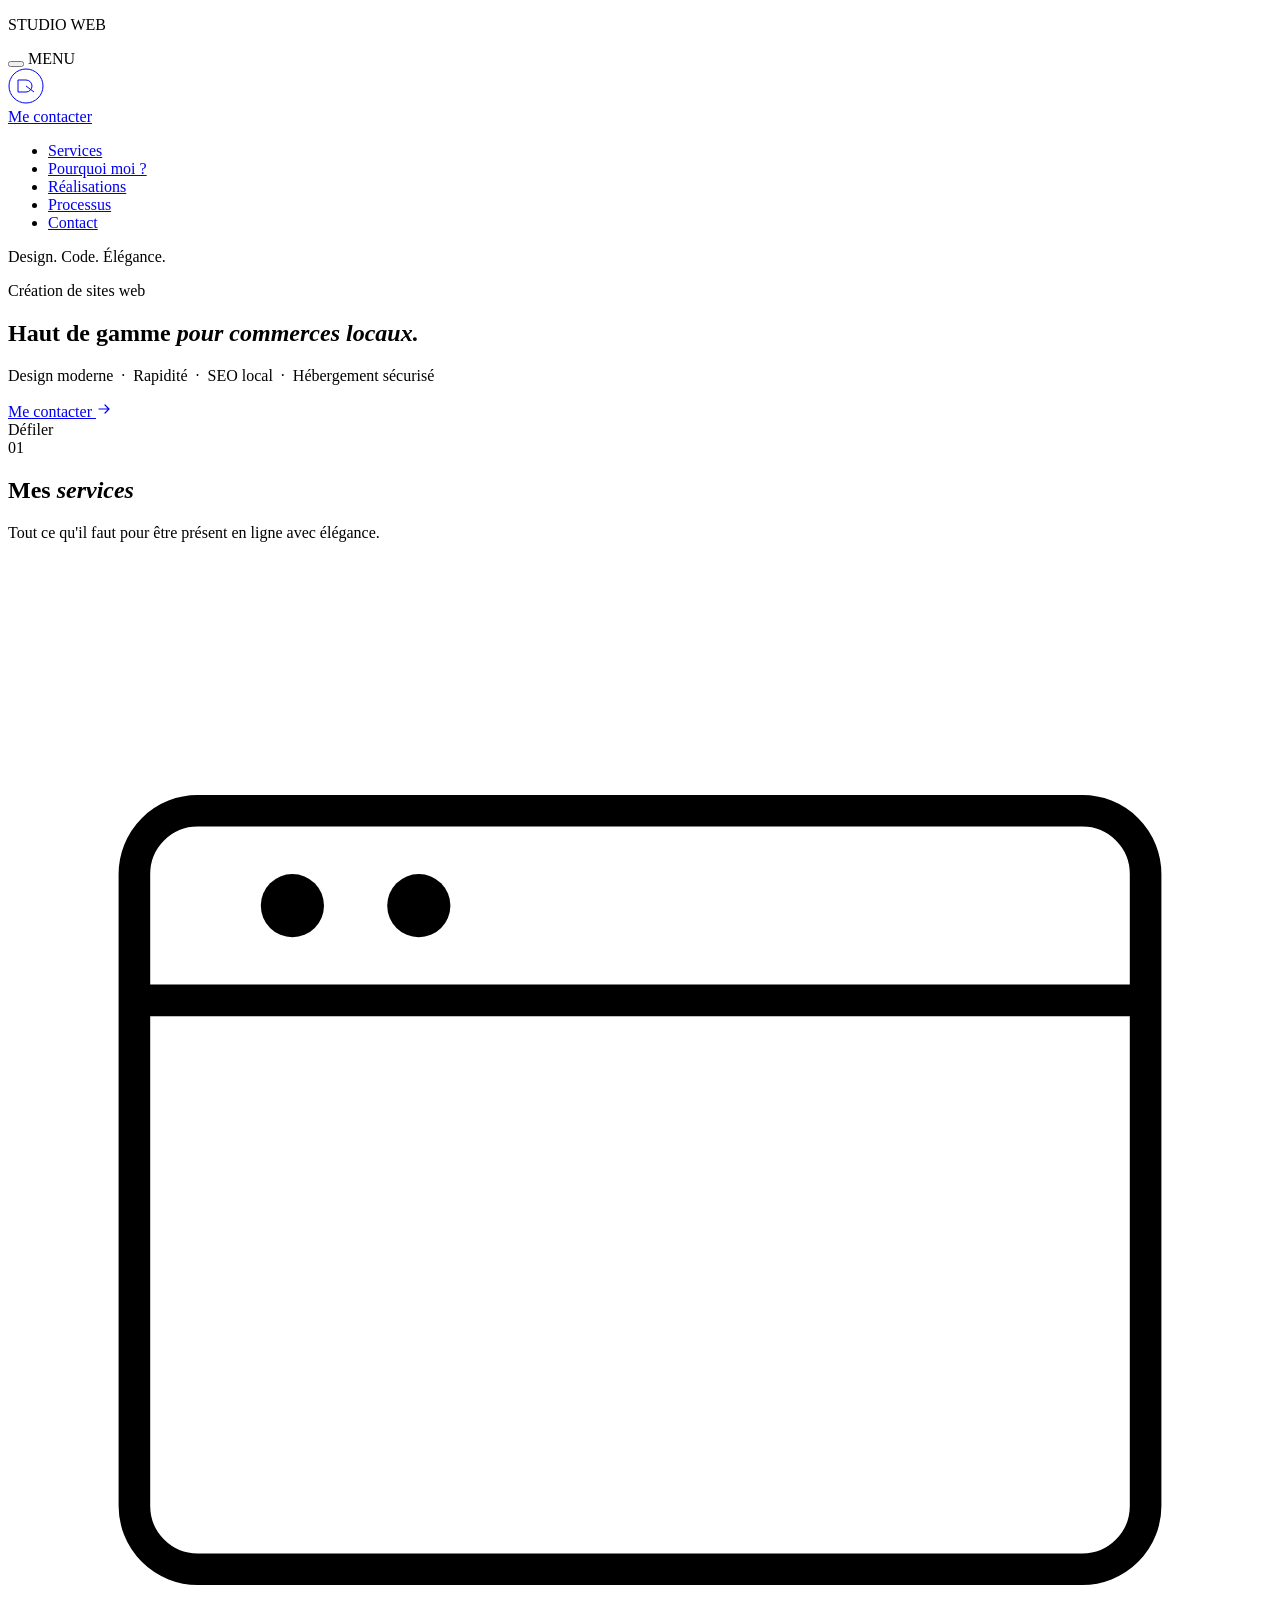
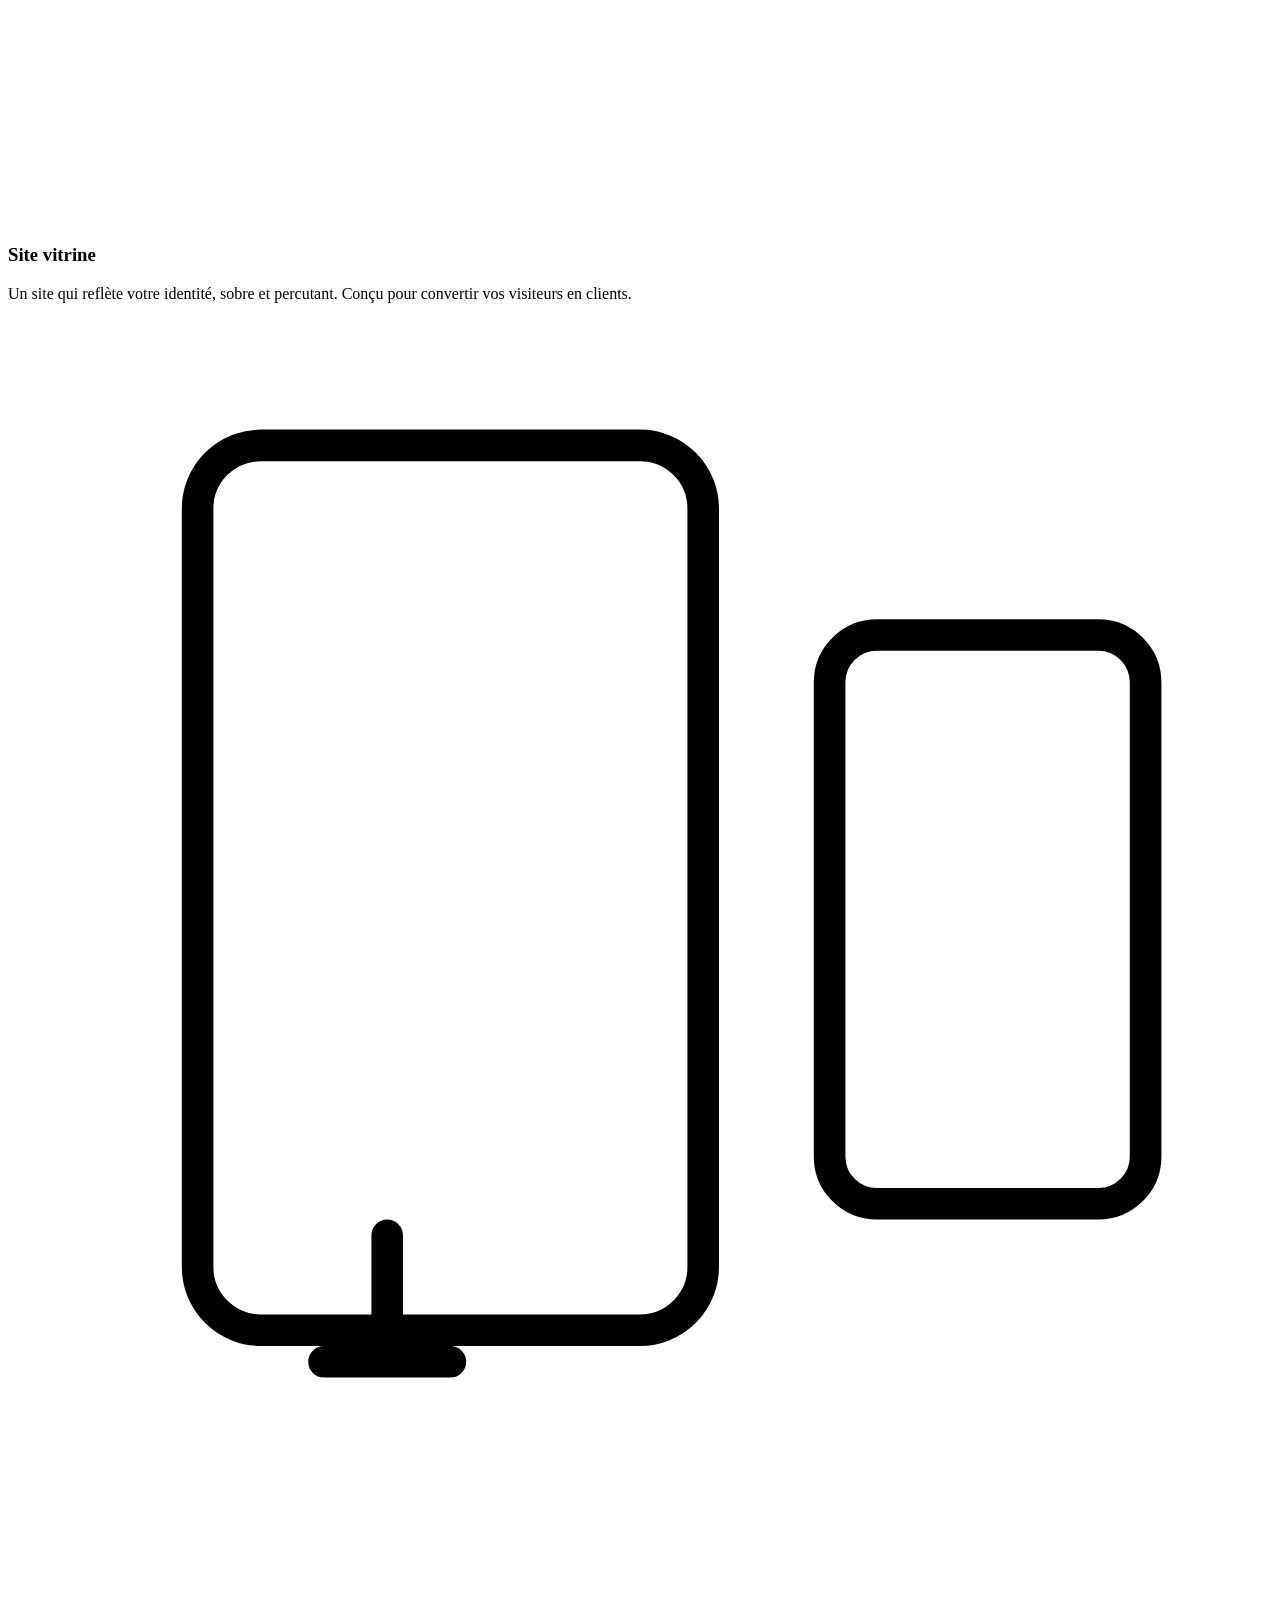
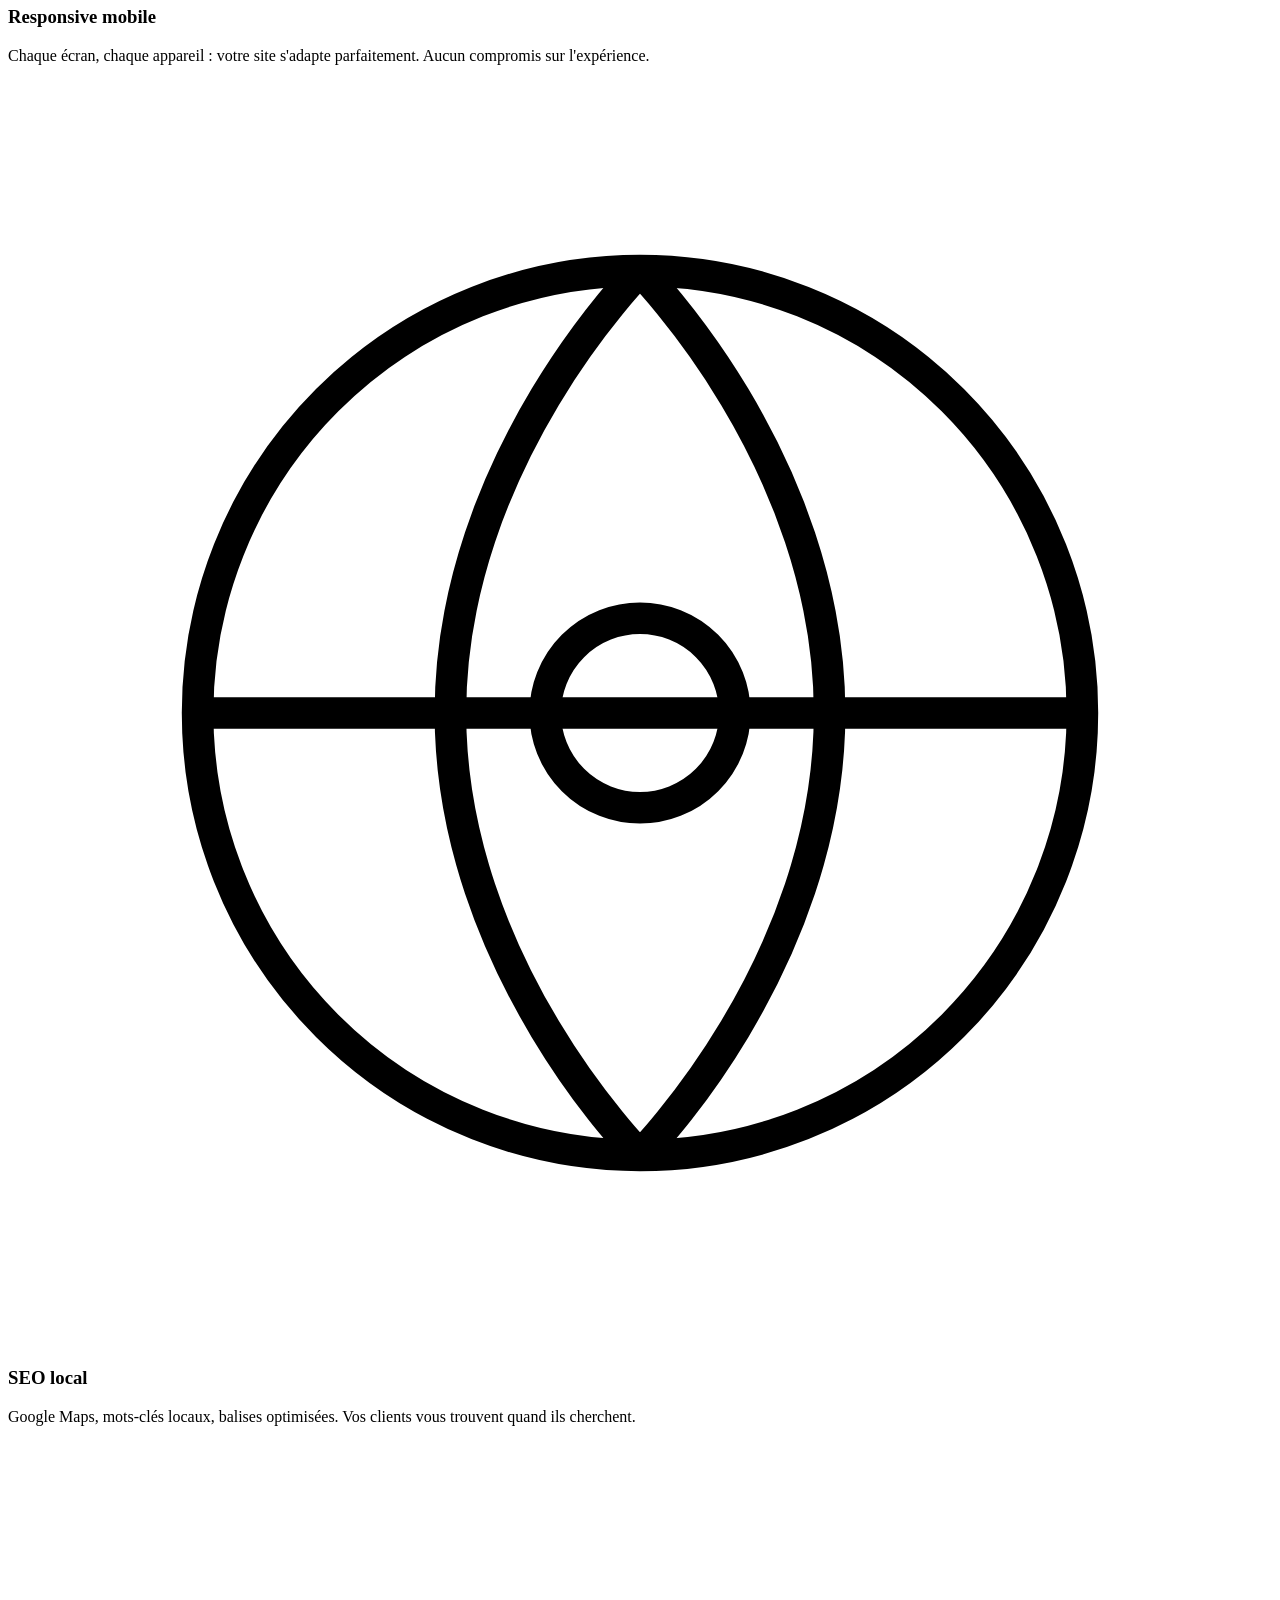
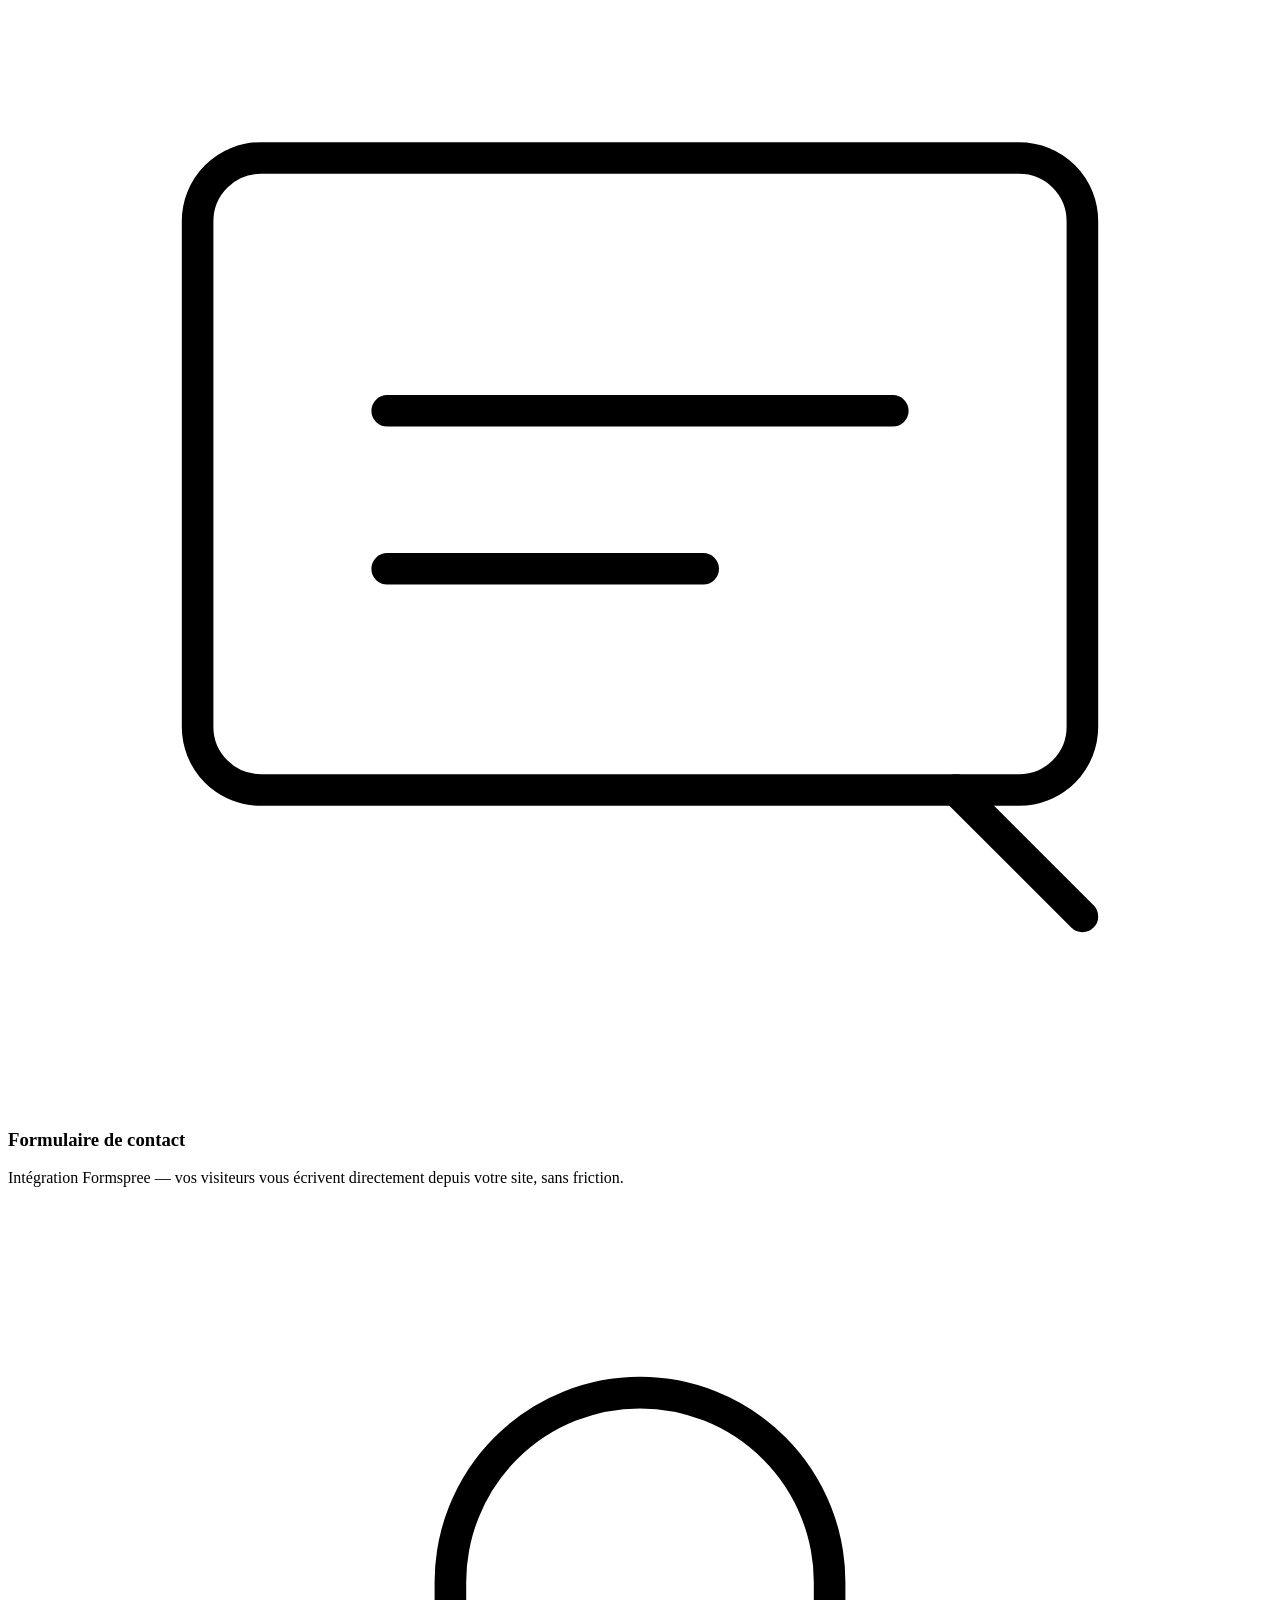
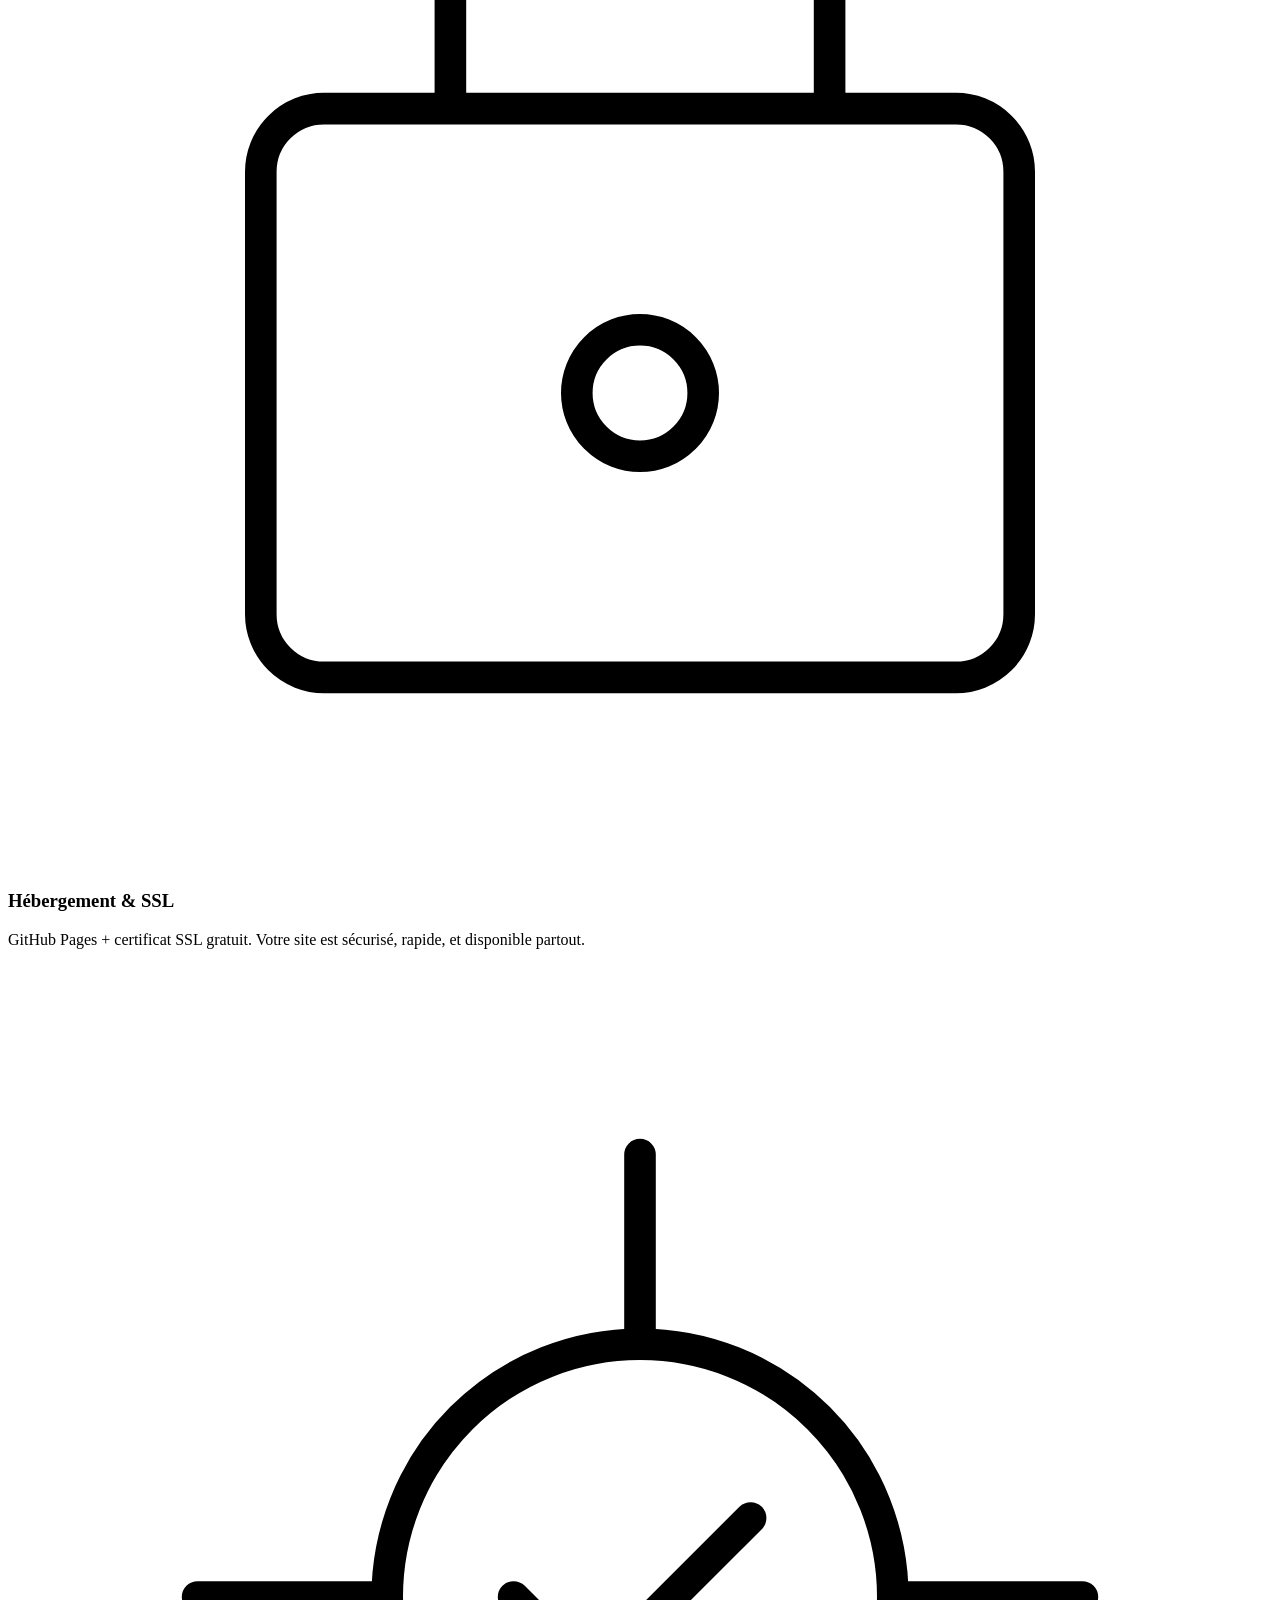
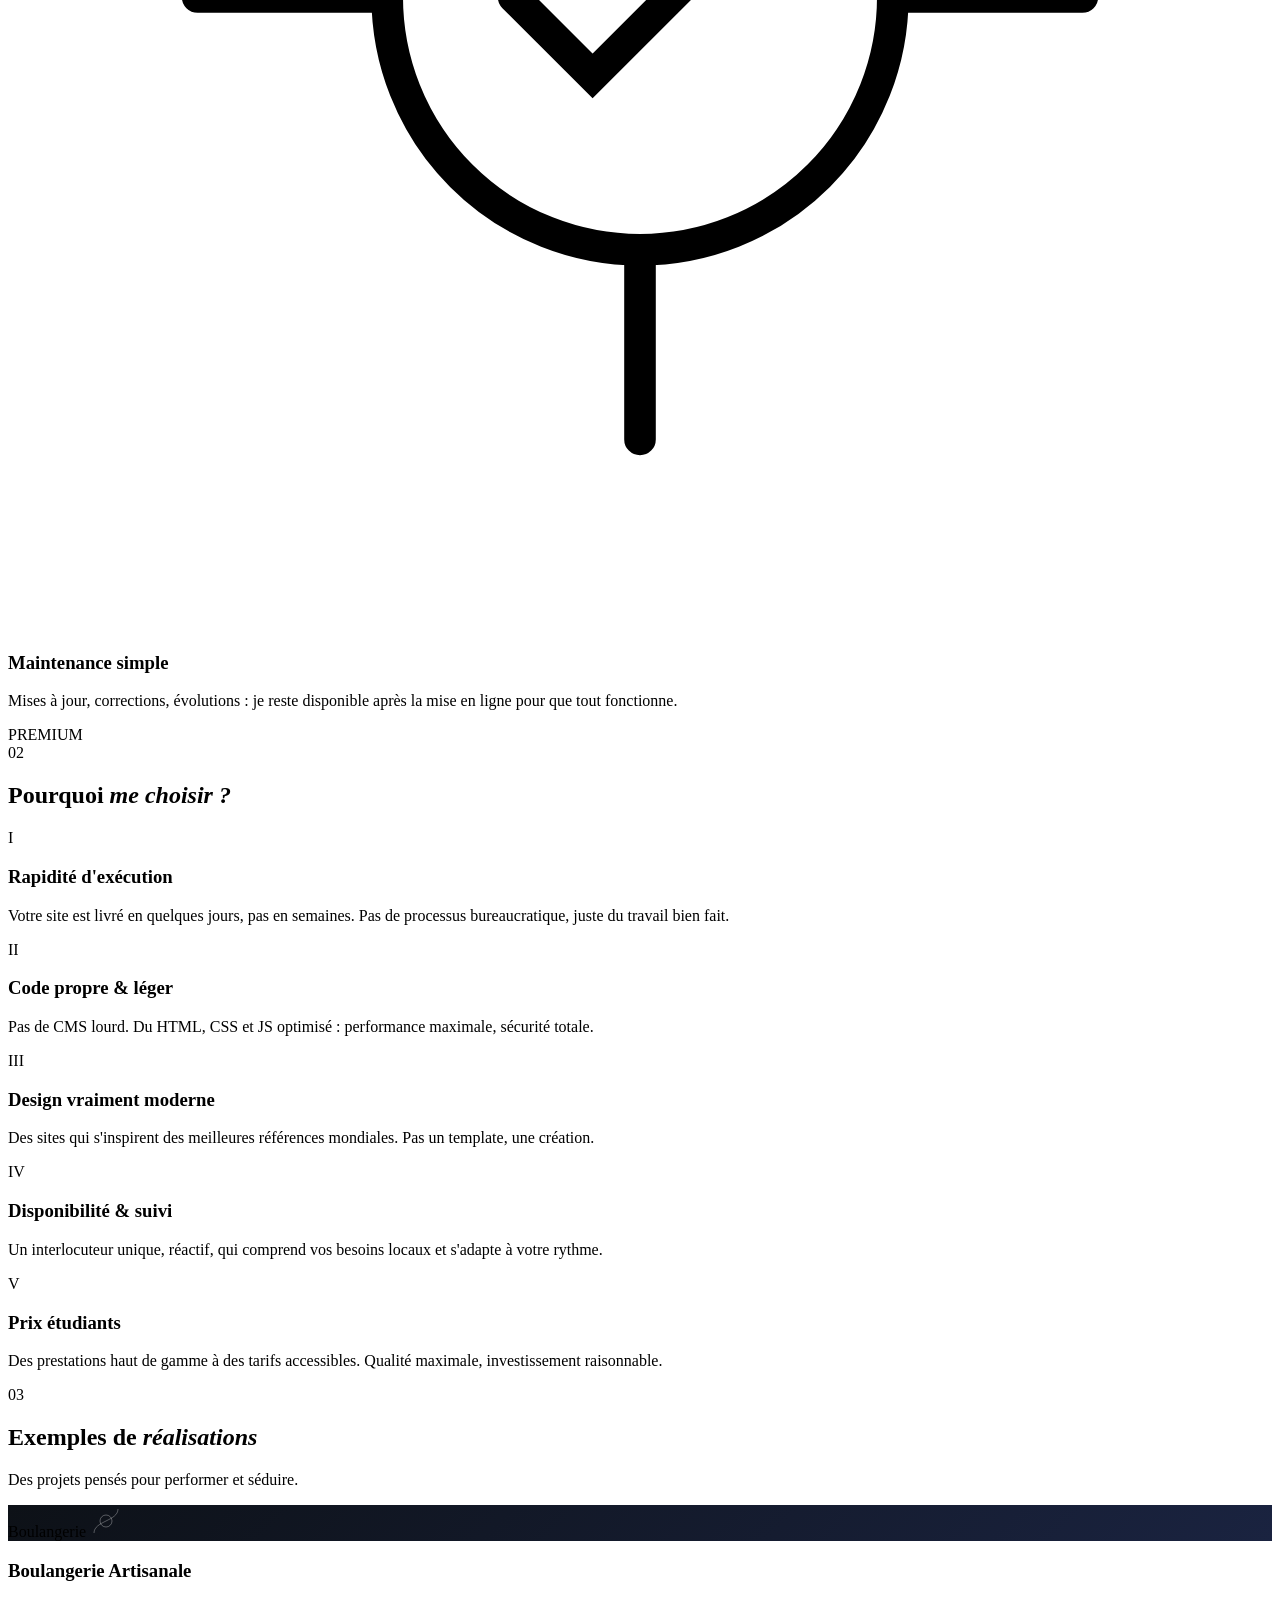
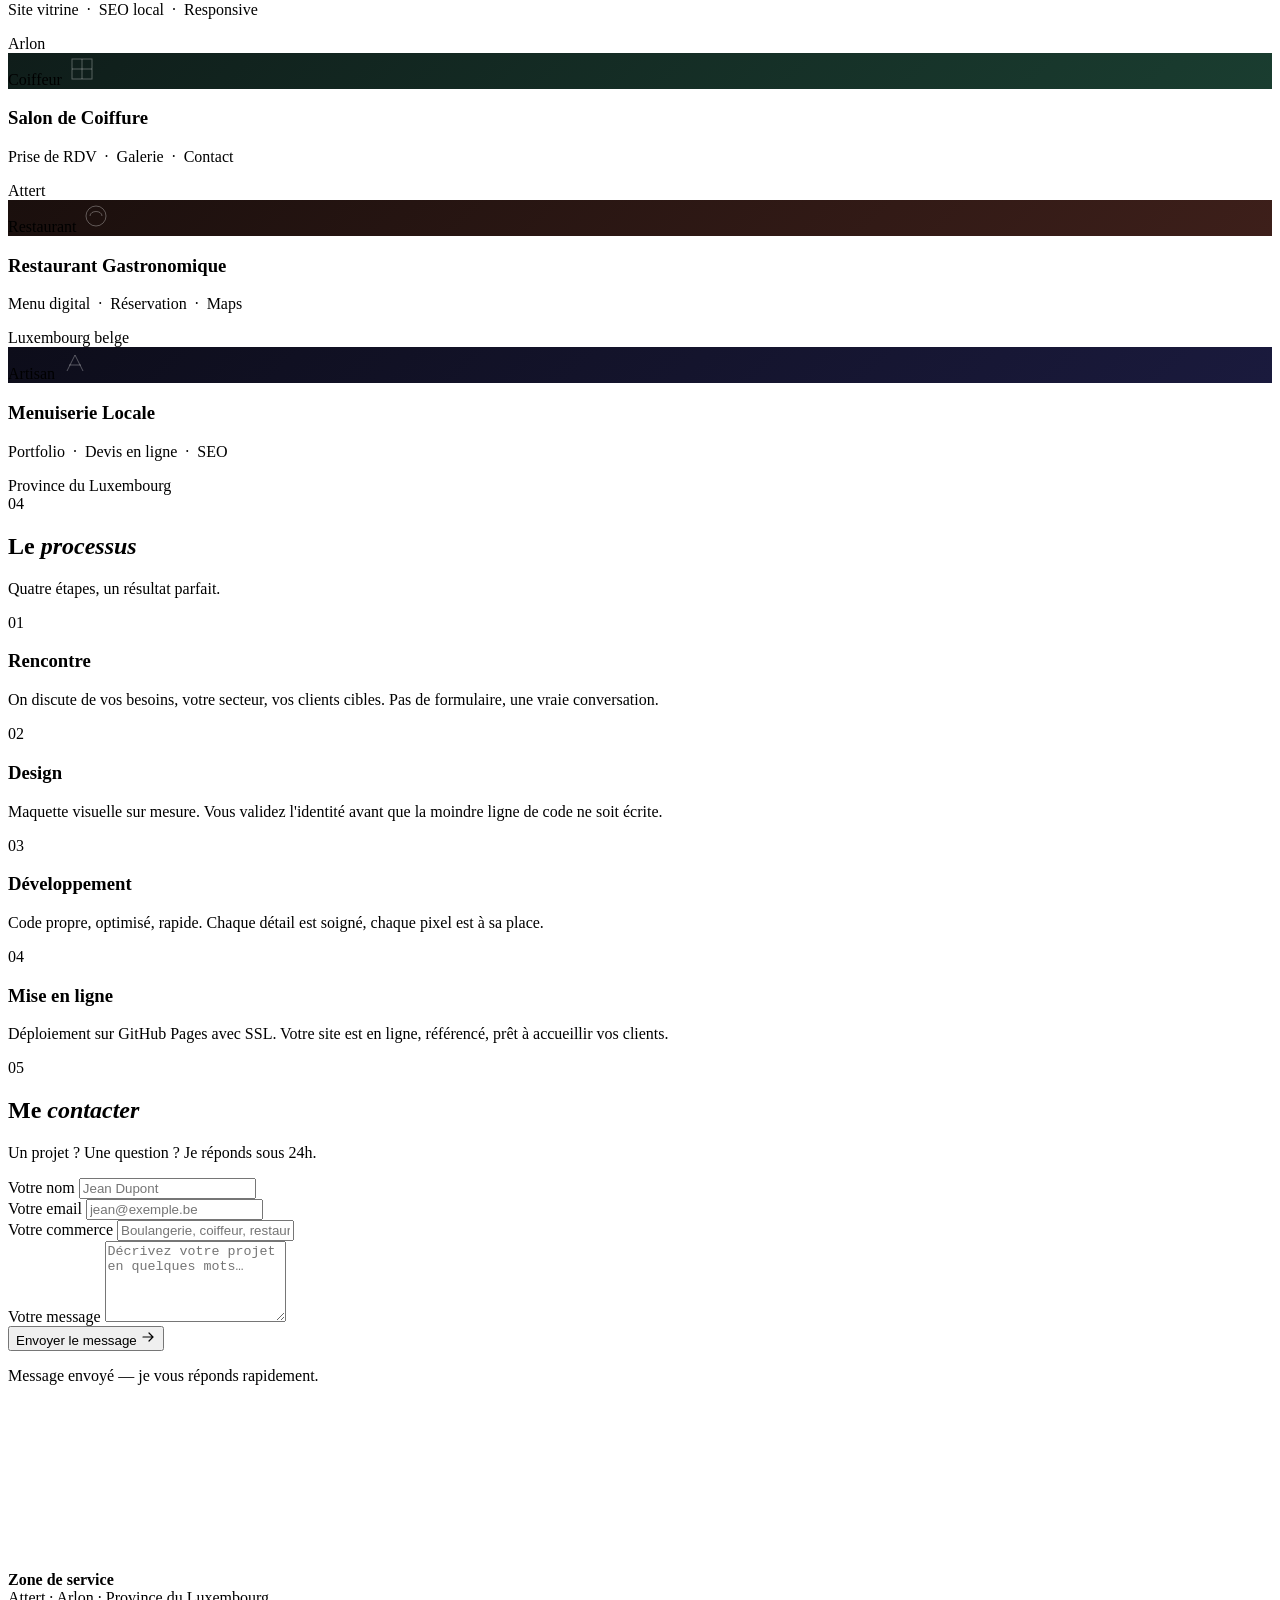
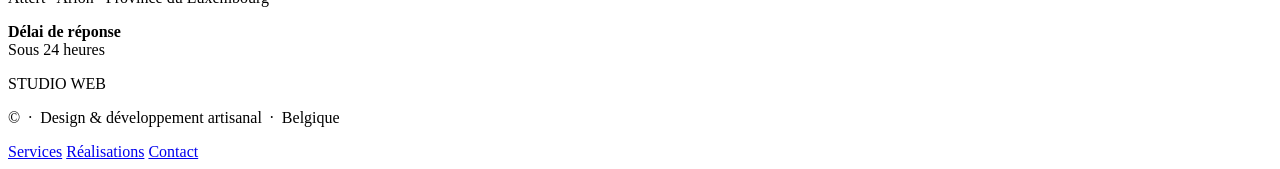
==== index.html @ c1b03a32 "Rename index (1).html to index.html" ====
<!DOCTYPE html>
<html lang="fr">
<head>
  <meta charset="UTF-8" />
  <meta name="viewport" content="width=device-width, initial-scale=1.0" />
  <title>Studio Web Premium | Sites haut de gamme pour commerces locaux</title>
  <meta name="description" content="Création de sites web haut de gamme pour commerces locaux en Belgique. Design moderne, SEO local, hébergement sécurisé, formulaire de contact. Région d'Attert et Arlon." />
  <meta name="robots" content="index, follow" />
  <link rel="canonical" href="https://votresite.github.io/" />

  <!-- Open Graph -->
  <meta property="og:title" content="Studio Web Premium | Sites haut de gamme pour commerces locaux" />
  <meta property="og:description" content="Design moderne, rapidité, SEO local, hébergement sécurisé." />
  <meta property="og:type" content="website" />

  <!-- Fonts -->
  <link rel="preconnect" href="https://fonts.googleapis.com" />
  <link rel="preconnect" href="https://fonts.gstatic.com" crossorigin />
  <link href="https://fonts.googleapis.com/css2?family=Cormorant+Garamond:ital,wght@0,300;0,400;0,600;1,300;1,400&family=Montserrat:wght@200;300;400;500&display=swap" rel="stylesheet" />

  <link rel="stylesheet" href="style.css" />
</head>
<body>

  <!-- ═══════════════════════════════════════════ CURSOR ══ -->
  <div class="cursor" id="cursor"></div>
  <div class="cursor-trail" id="cursorTrail"></div>

  <!-- ═══════════════════════════════════════════ LOADER ══ -->
  <div class="loader" id="loader">
    <div class="loader-inner">
      <span class="loader-line"></span>
      <p class="loader-text">STUDIO WEB</p>
    </div>
  </div>

  <!-- ═══════════════════════════════════════════ HEADER ══ -->
  <header class="header" id="header">
    <div class="header-left">
      <button class="nav-toggle" id="navToggle" aria-label="Menu">
        <span></span><span></span>
      </button>
      <span class="header-label">MENU</span>
    </div>

    <a href="#hero" class="header-logo">
      <svg width="36" height="36" viewBox="0 0 36 36" fill="none" xmlns="http://www.w3.org/2000/svg">
        <circle cx="18" cy="18" r="17" stroke="currentColor" stroke-width="1"/>
        <path d="M10 12h8a6 6 0 0 1 0 12h-8V12z" stroke="currentColor" stroke-width="1" fill="none"/>
        <path d="M18 18l8 6" stroke="currentColor" stroke-width="1"/>
      </svg>
    </a>

    <div class="header-right">
      <a href="#contact" class="header-cta">Me contacter</a>
    </div>
  </header>

  <!-- ═══════════════════════════════════════════ NAV OVERLAY ══ -->
  <nav class="nav-overlay" id="navOverlay">
    <div class="nav-overlay-inner">
      <ul class="nav-links">
        <li><a href="#services" data-num="01">Services</a></li>
        <li><a href="#why" data-num="02">Pourquoi moi ?</a></li>
        <li><a href="#projects" data-num="03">Réalisations</a></li>
        <li><a href="#process" data-num="04">Processus</a></li>
        <li><a href="#contact" data-num="05">Contact</a></li>
      </ul>
      <p class="nav-tagline">Design. Code. Élégance.</p>
    </div>
  </nav>

  <!-- ═══════════════════════════════════════════ HERO ══ -->
  <section class="hero" id="hero">
    <div class="hero-bg">
      <div class="hero-grid"></div>
      <div class="hero-gradient"></div>
    </div>

    <div class="hero-content">
      <p class="hero-eyebrow reveal-up">Création de sites web</p>
      <h1 class="hero-title">
        <span class="reveal-up delay-1">Haut de gamme</span>
        <em class="reveal-up delay-2">pour commerces locaux.</em>
      </h1>
      <p class="hero-sub reveal-up delay-3">
        Design moderne &nbsp;·&nbsp; Rapidité &nbsp;·&nbsp; SEO local &nbsp;·&nbsp; Hébergement sécurisé
      </p>
      <a href="#contact" class="btn-primary reveal-up delay-4">
        <span>Me contacter</span>
        <svg width="16" height="16" viewBox="0 0 16 16" fill="none"><path d="M3 8h10M9 4l4 4-4 4" stroke="currentColor" stroke-width="1.2" stroke-linecap="round"/></svg>
      </a>
    </div>

    <div class="hero-scroll-hint">
      <span>Défiler</span>
      <div class="scroll-line"></div>
    </div>
  </section>

  <!-- ═══════════════════════════════════════════ SERVICES ══ -->
  <section class="section services" id="services">
    <div class="section-header">
      <span class="section-num">01</span>
      <h2 class="section-title">Mes <em>services</em></h2>
      <p class="section-sub">Tout ce qu'il faut pour être présent en ligne avec élégance.</p>
    </div>

    <div class="services-grid">

      <article class="service-card" data-delay="0">
        <div class="service-icon">
          <svg viewBox="0 0 40 40" fill="none" xmlns="http://www.w3.org/2000/svg">
            <rect x="4" y="8" width="32" height="24" rx="2" stroke="currentColor" stroke-width="1"/>
            <path d="M4 14h32" stroke="currentColor" stroke-width="1"/>
            <circle cx="9" cy="11" r="1" fill="currentColor"/>
            <circle cx="13" cy="11" r="1" fill="currentColor"/>
          </svg>
        </div>
        <h3>Site vitrine</h3>
        <p>Un site qui reflète votre identité, sobre et percutant. Conçu pour convertir vos visiteurs en clients.</p>
      </article>

      <article class="service-card" data-delay="80">
        <div class="service-icon">
          <svg viewBox="0 0 40 40" fill="none" xmlns="http://www.w3.org/2000/svg">
            <rect x="6" y="4" width="16" height="28" rx="2" stroke="currentColor" stroke-width="1"/>
            <rect x="26" y="10" width="10" height="18" rx="1.5" stroke="currentColor" stroke-width="1"/>
            <path d="M12 29v4M10 33h4" stroke="currentColor" stroke-width="1" stroke-linecap="round"/>
          </svg>
        </div>
        <h3>Responsive mobile</h3>
        <p>Chaque écran, chaque appareil : votre site s'adapte parfaitement. Aucun compromis sur l'expérience.</p>
      </article>

      <article class="service-card" data-delay="160">
        <div class="service-icon">
          <svg viewBox="0 0 40 40" fill="none" xmlns="http://www.w3.org/2000/svg">
            <circle cx="20" cy="20" r="14" stroke="currentColor" stroke-width="1"/>
            <path d="M20 6c0 0-6 6-6 14s6 14 6 14M20 6c0 0 6 6 6 14s-6 14-6 14M6 20h28" stroke="currentColor" stroke-width="1"/>
            <circle cx="20" cy="20" r="3" stroke="currentColor" stroke-width="1"/>
          </svg>
        </div>
        <h3>SEO local</h3>
        <p>Google Maps, mots-clés locaux, balises optimisées. Vos clients vous trouvent quand ils cherchent.</p>
      </article>

      <article class="service-card" data-delay="240">
        <div class="service-icon">
          <svg viewBox="0 0 40 40" fill="none" xmlns="http://www.w3.org/2000/svg">
            <rect x="6" y="10" width="28" height="20" rx="2" stroke="currentColor" stroke-width="1"/>
            <path d="M12 18h16M12 23h10" stroke="currentColor" stroke-width="1" stroke-linecap="round"/>
            <path d="M30 30l4 4" stroke="currentColor" stroke-width="1" stroke-linecap="round"/>
          </svg>
        </div>
        <h3>Formulaire de contact</h3>
        <p>Intégration Formspree — vos visiteurs vous écrivent directement depuis votre site, sans friction.</p>
      </article>

      <article class="service-card" data-delay="320">
        <div class="service-icon">
          <svg viewBox="0 0 40 40" fill="none" xmlns="http://www.w3.org/2000/svg">
            <rect x="8" y="16" width="24" height="18" rx="2" stroke="currentColor" stroke-width="1"/>
            <path d="M14 16v-4a6 6 0 0 1 12 0v4" stroke="currentColor" stroke-width="1"/>
            <circle cx="20" cy="25" r="2" stroke="currentColor" stroke-width="1"/>
          </svg>
        </div>
        <h3>Hébergement & SSL</h3>
        <p>GitHub Pages + certificat SSL gratuit. Votre site est sécurisé, rapide, et disponible partout.</p>
      </article>

      <article class="service-card" data-delay="400">
        <div class="service-icon">
          <svg viewBox="0 0 40 40" fill="none" xmlns="http://www.w3.org/2000/svg">
            <path d="M20 6v6M20 28v6M6 20h6M28 20h6" stroke="currentColor" stroke-width="1" stroke-linecap="round"/>
            <circle cx="20" cy="20" r="8" stroke="currentColor" stroke-width="1"/>
            <path d="M16 20l2.5 2.5 5-5" stroke="currentColor" stroke-width="1" stroke-linecap="round"/>
          </svg>
        </div>
        <h3>Maintenance simple</h3>
        <p>Mises à jour, corrections, évolutions : je reste disponible après la mise en ligne pour que tout fonctionne.</p>
      </article>

    </div>
  </section>

  <!-- ═══════════════════════════════════════════ WHY ══ -->
  <section class="section why" id="why">
    <div class="why-bg-text">PREMIUM</div>
    <div class="section-header">
      <span class="section-num">02</span>
      <h2 class="section-title">Pourquoi <em>me choisir ?</em></h2>
    </div>

    <div class="why-grid">
      <div class="why-card">
        <span class="why-num">I</span>
        <h3>Rapidité d'exécution</h3>
        <p>Votre site est livré en quelques jours, pas en semaines. Pas de processus bureaucratique, juste du travail bien fait.</p>
      </div>
      <div class="why-card">
        <span class="why-num">II</span>
        <h3>Code propre & léger</h3>
        <p>Pas de CMS lourd. Du HTML, CSS et JS optimisé : performance maximale, sécurité totale.</p>
      </div>
      <div class="why-card">
        <span class="why-num">III</span>
        <h3>Design vraiment moderne</h3>
        <p>Des sites qui s'inspirent des meilleures références mondiales. Pas un template, une création.</p>
      </div>
      <div class="why-card">
        <span class="why-num">IV</span>
        <h3>Disponibilité & suivi</h3>
        <p>Un interlocuteur unique, réactif, qui comprend vos besoins locaux et s'adapte à votre rythme.</p>
      </div>
      <div class="why-card">
        <span class="why-num">V</span>
        <h3>Prix étudiants</h3>
        <p>Des prestations haut de gamme à des tarifs accessibles. Qualité maximale, investissement raisonnable.</p>
      </div>
    </div>
  </section>

  <!-- ═══════════════════════════════════════════ PROJECTS ══ -->
  <section class="section projects" id="projects">
    <div class="section-header">
      <span class="section-num">03</span>
      <h2 class="section-title">Exemples de <em>réalisations</em></h2>
      <p class="section-sub">Des projets pensés pour performer et séduire.</p>
    </div>

    <div class="projects-grid">

      <article class="project-card">
        <div class="project-thumb" style="background: linear-gradient(135deg, #0d1117 0%, #1a2340 100%);">
          <div class="project-thumb-inner">
            <span>Boulangerie</span>
            <svg width="32" height="32" viewBox="0 0 32 32" fill="none"><path d="M4 28 C4 16 28 16 28 4" stroke="rgba(255,255,255,0.3)" stroke-width="1"/><circle cx="16" cy="16" r="6" stroke="rgba(255,255,255,0.3)" stroke-width="1"/></svg>
          </div>
        </div>
        <div class="project-info">
          <h3>Boulangerie Artisanale</h3>
          <p>Site vitrine &nbsp;·&nbsp; SEO local &nbsp;·&nbsp; Responsive</p>
          <span class="project-tag">Arlon</span>
        </div>
      </article>

      <article class="project-card">
        <div class="project-thumb" style="background: linear-gradient(135deg, #0f1d1a 0%, #1a3d30 100%);">
          <div class="project-thumb-inner">
            <span>Coiffeur</span>
            <svg width="32" height="32" viewBox="0 0 32 32" fill="none"><rect x="6" y="6" width="20" height="20" stroke="rgba(255,255,255,0.3)" stroke-width="1"/><path d="M6 16h20M16 6v20" stroke="rgba(255,255,255,0.3)" stroke-width="1"/></svg>
          </div>
        </div>
        <div class="project-info">
          <h3>Salon de Coiffure</h3>
          <p>Prise de RDV &nbsp;·&nbsp; Galerie &nbsp;·&nbsp; Contact</p>
          <span class="project-tag">Attert</span>
        </div>
      </article>

      <article class="project-card">
        <div class="project-thumb" style="background: linear-gradient(135deg, #1a0f0d 0%, #3d1f1a 100%);">
          <div class="project-thumb-inner">
            <span>Restaurant</span>
            <svg width="32" height="32" viewBox="0 0 32 32" fill="none"><circle cx="16" cy="16" r="10" stroke="rgba(255,255,255,0.3)" stroke-width="1"/><path d="M10 16 C10 10 22 10 22 16" stroke="rgba(255,255,255,0.3)" stroke-width="1"/></svg>
          </div>
        </div>
        <div class="project-info">
          <h3>Restaurant Gastronomique</h3>
          <p>Menu digital &nbsp;·&nbsp; Réservation &nbsp;·&nbsp; Maps</p>
          <span class="project-tag">Luxembourg belge</span>
        </div>
      </article>

      <article class="project-card">
        <div class="project-thumb" style="background: linear-gradient(135deg, #0d0d1a 0%, #1a1a3d 100%);">
          <div class="project-thumb-inner">
            <span>Artisan</span>
            <svg width="32" height="32" viewBox="0 0 32 32" fill="none"><path d="M8 24 L16 8 L24 24" stroke="rgba(255,255,255,0.3)" stroke-width="1"/><path d="M10 18h12" stroke="rgba(255,255,255,0.3)" stroke-width="1"/></svg>
          </div>
        </div>
        <div class="project-info">
          <h3>Menuiserie Locale</h3>
          <p>Portfolio &nbsp;·&nbsp; Devis en ligne &nbsp;·&nbsp; SEO</p>
          <span class="project-tag">Province du Luxembourg</span>
        </div>
      </article>

    </div>
  </section>

  <!-- ═══════════════════════════════════════════ PROCESS ══ -->
  <section class="section process" id="process">
    <div class="section-header">
      <span class="section-num">04</span>
      <h2 class="section-title">Le <em>processus</em></h2>
      <p class="section-sub">Quatre étapes, un résultat parfait.</p>
    </div>

    <div class="timeline">
      <div class="timeline-track"></div>

      <div class="timeline-item">
        <div class="timeline-dot"></div>
        <div class="timeline-content">
          <span class="timeline-step">01</span>
          <h3>Rencontre</h3>
          <p>On discute de vos besoins, votre secteur, vos clients cibles. Pas de formulaire, une vraie conversation.</p>
        </div>
      </div>

      <div class="timeline-item">
        <div class="timeline-dot"></div>
        <div class="timeline-content">
          <span class="timeline-step">02</span>
          <h3>Design</h3>
          <p>Maquette visuelle sur mesure. Vous validez l'identité avant que la moindre ligne de code ne soit écrite.</p>
        </div>
      </div>

      <div class="timeline-item">
        <div class="timeline-dot"></div>
        <div class="timeline-content">
          <span class="timeline-step">03</span>
          <h3>Développement</h3>
          <p>Code propre, optimisé, rapide. Chaque détail est soigné, chaque pixel est à sa place.</p>
        </div>
      </div>

      <div class="timeline-item">
        <div class="timeline-dot"></div>
        <div class="timeline-content">
          <span class="timeline-step">04</span>
          <h3>Mise en ligne</h3>
          <p>Déploiement sur GitHub Pages avec SSL. Votre site est en ligne, référencé, prêt à accueillir vos clients.</p>
        </div>
      </div>
    </div>
  </section>

  <!-- ═══════════════════════════════════════════ CONTACT ══ -->
  <section class="section contact" id="contact">
    <div class="section-header">
      <span class="section-num">05</span>
      <h2 class="section-title">Me <em>contacter</em></h2>
      <p class="section-sub">Un projet ? Une question ? Je réponds sous 24h.</p>
    </div>

    <div class="contact-grid">

      <!-- Form — remplacez YOUR_FORM_ID par votre ID Formspree -->
      <form class="contact-form" action="https://formspree.io/f/YOUR_FORM_ID" method="POST" id="contactForm">
        <div class="form-group">
          <label for="name">Votre nom</label>
          <input type="text" id="name" name="name" placeholder="Jean Dupont" required />
        </div>
        <div class="form-group">
          <label for="email">Votre email</label>
          <input type="email" id="email" name="email" placeholder="jean@exemple.be" required />
        </div>
        <div class="form-group">
          <label for="business">Votre commerce</label>
          <input type="text" id="business" name="business" placeholder="Boulangerie, coiffeur, restaurant…" />
        </div>
        <div class="form-group">
          <label for="message">Votre message</label>
          <textarea id="message" name="message" rows="5" placeholder="Décrivez votre projet en quelques mots…" required></textarea>
        </div>
        <button type="submit" class="btn-primary btn-full">
          <span>Envoyer le message</span>
          <svg width="16" height="16" viewBox="0 0 16 16" fill="none"><path d="M3 8h10M9 4l4 4-4 4" stroke="currentColor" stroke-width="1.2" stroke-linecap="round"/></svg>
        </button>
        <p class="form-success" id="formSuccess">Message envoyé — je vous réponds rapidement.</p>
      </form>

      <!-- Map -->
      <div class="contact-map">
        <div class="map-glass">
          <iframe
            src="https://www.google.com/maps/embed?pb=!1m18!1m12!1m3!1d40000!2d5.68!3d49.74!2m3!1f0!2f0!3f0!3m2!1i1024!2i768!4f13.1!3m3!1m2!1s0x47c069d8e3c9a3b9%3A0x40099ab2f4d67020!2sAttert!5e0!3m2!1sfr!2sbe!4v1680000000000!5m2!1sfr!2sbe"
            width="100%"
            height="100%"
            style="border:0;"
            allowfullscreen=""
            loading="lazy"
            referrerpolicy="no-referrer-when-downgrade"
            title="Localisation — Attert / Arlon, Belgique"
          ></iframe>
        </div>
        <div class="contact-info">
          <p><strong>Zone de service</strong><br/>Attert · Arlon · Province du Luxembourg</p>
          <p><strong>Délai de réponse</strong><br/>Sous 24 heures</p>
        </div>
      </div>

    </div>
  </section>

  <!-- ═══════════════════════════════════════════ FOOTER ══ -->
  <footer class="footer">
    <div class="footer-inner">
      <p class="footer-logo">STUDIO WEB</p>
      <p class="footer-copy">© <span id="year"></span> &nbsp;·&nbsp; Design &amp; développement artisanal &nbsp;·&nbsp; Belgique</p>
      <div class="footer-links">
        <a href="#services">Services</a>
        <a href="#projects">Réalisations</a>
        <a href="#contact">Contact</a>
      </div>
    </div>
  </footer>

  <script src="script.js"></script>
</body>
</html>
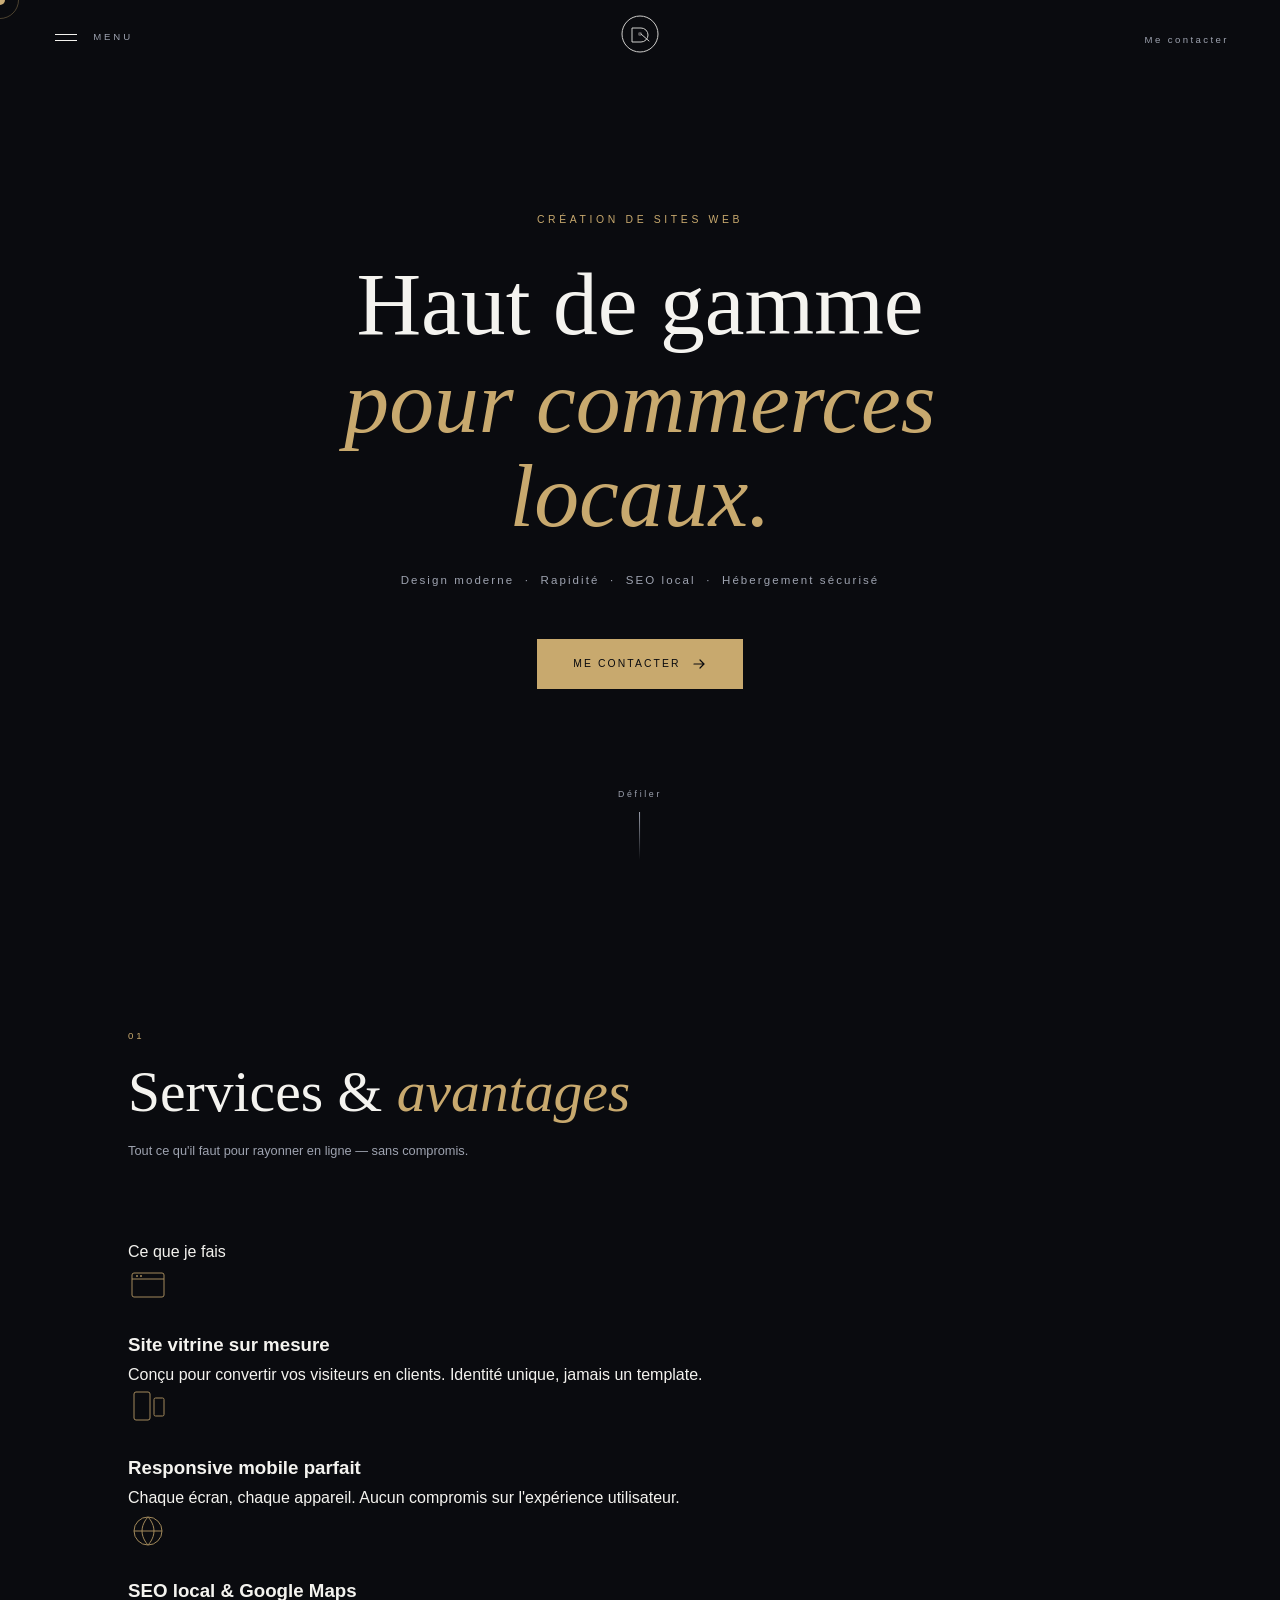
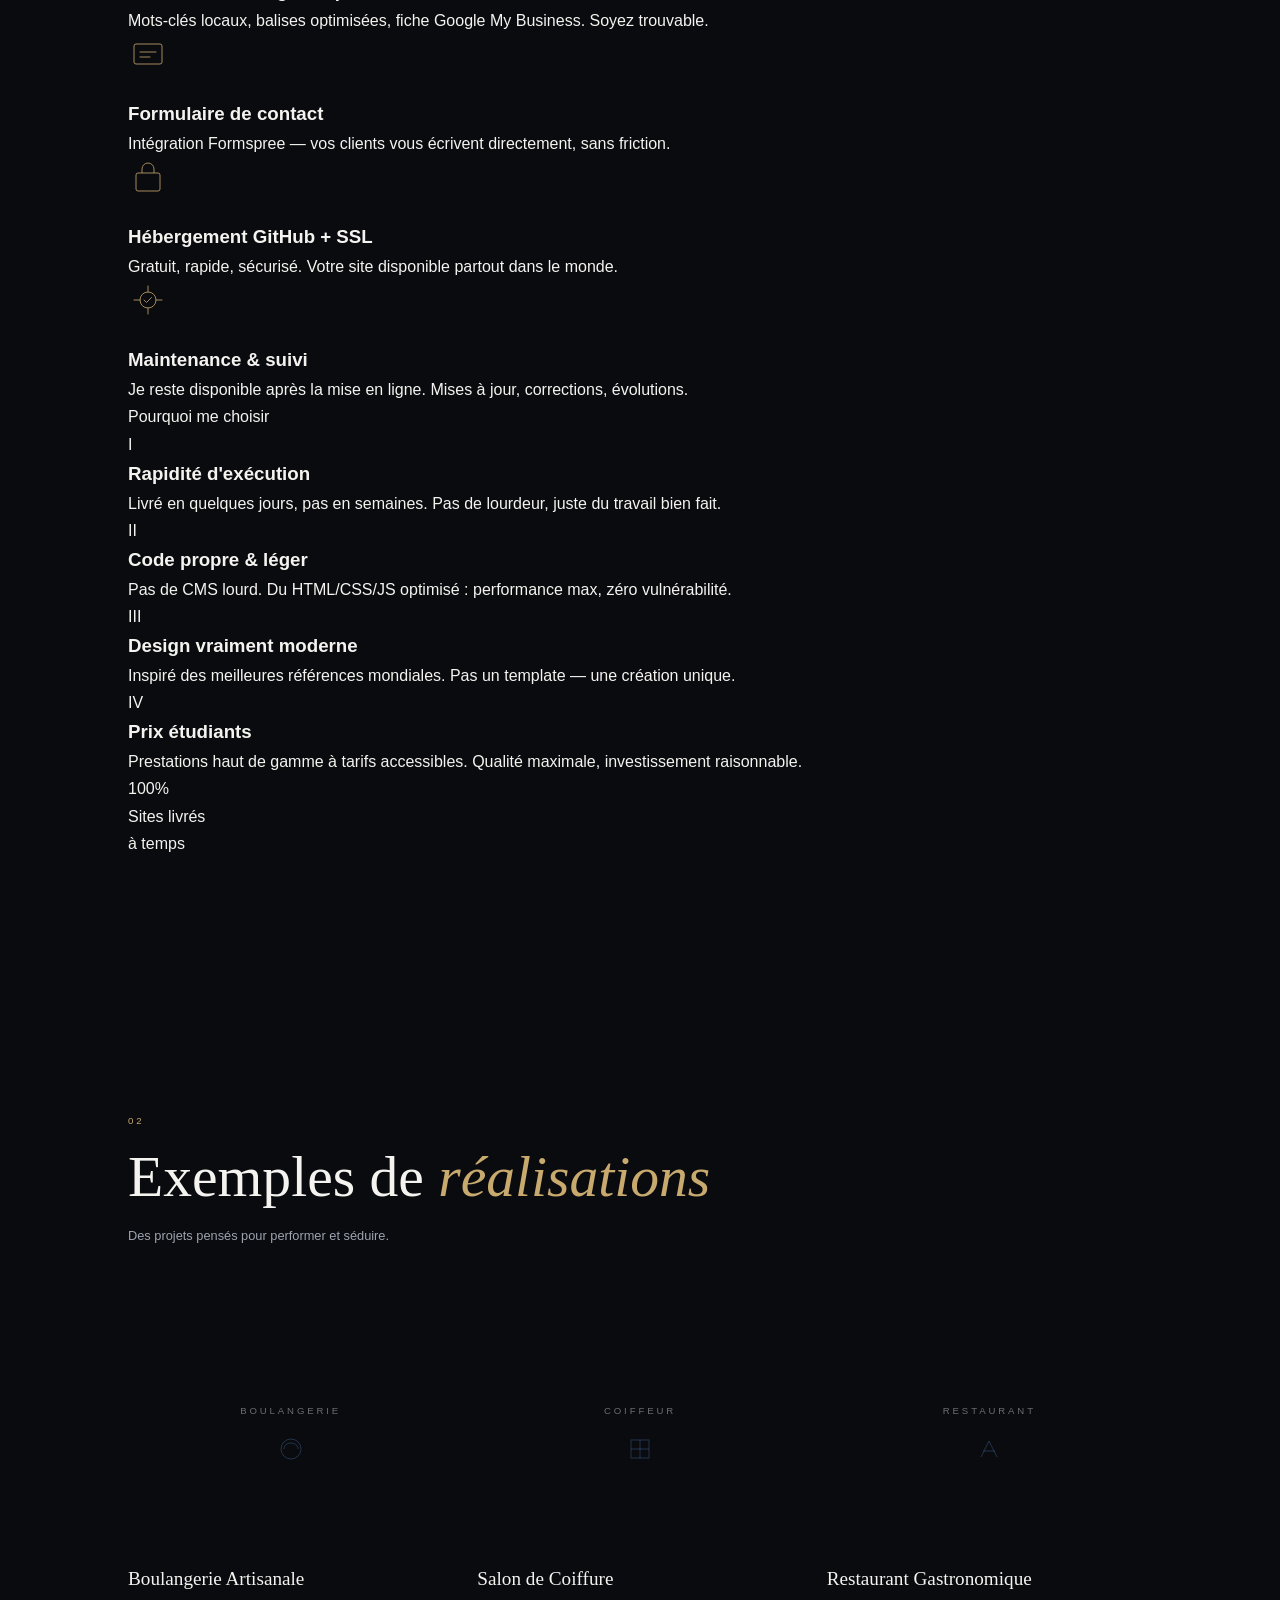
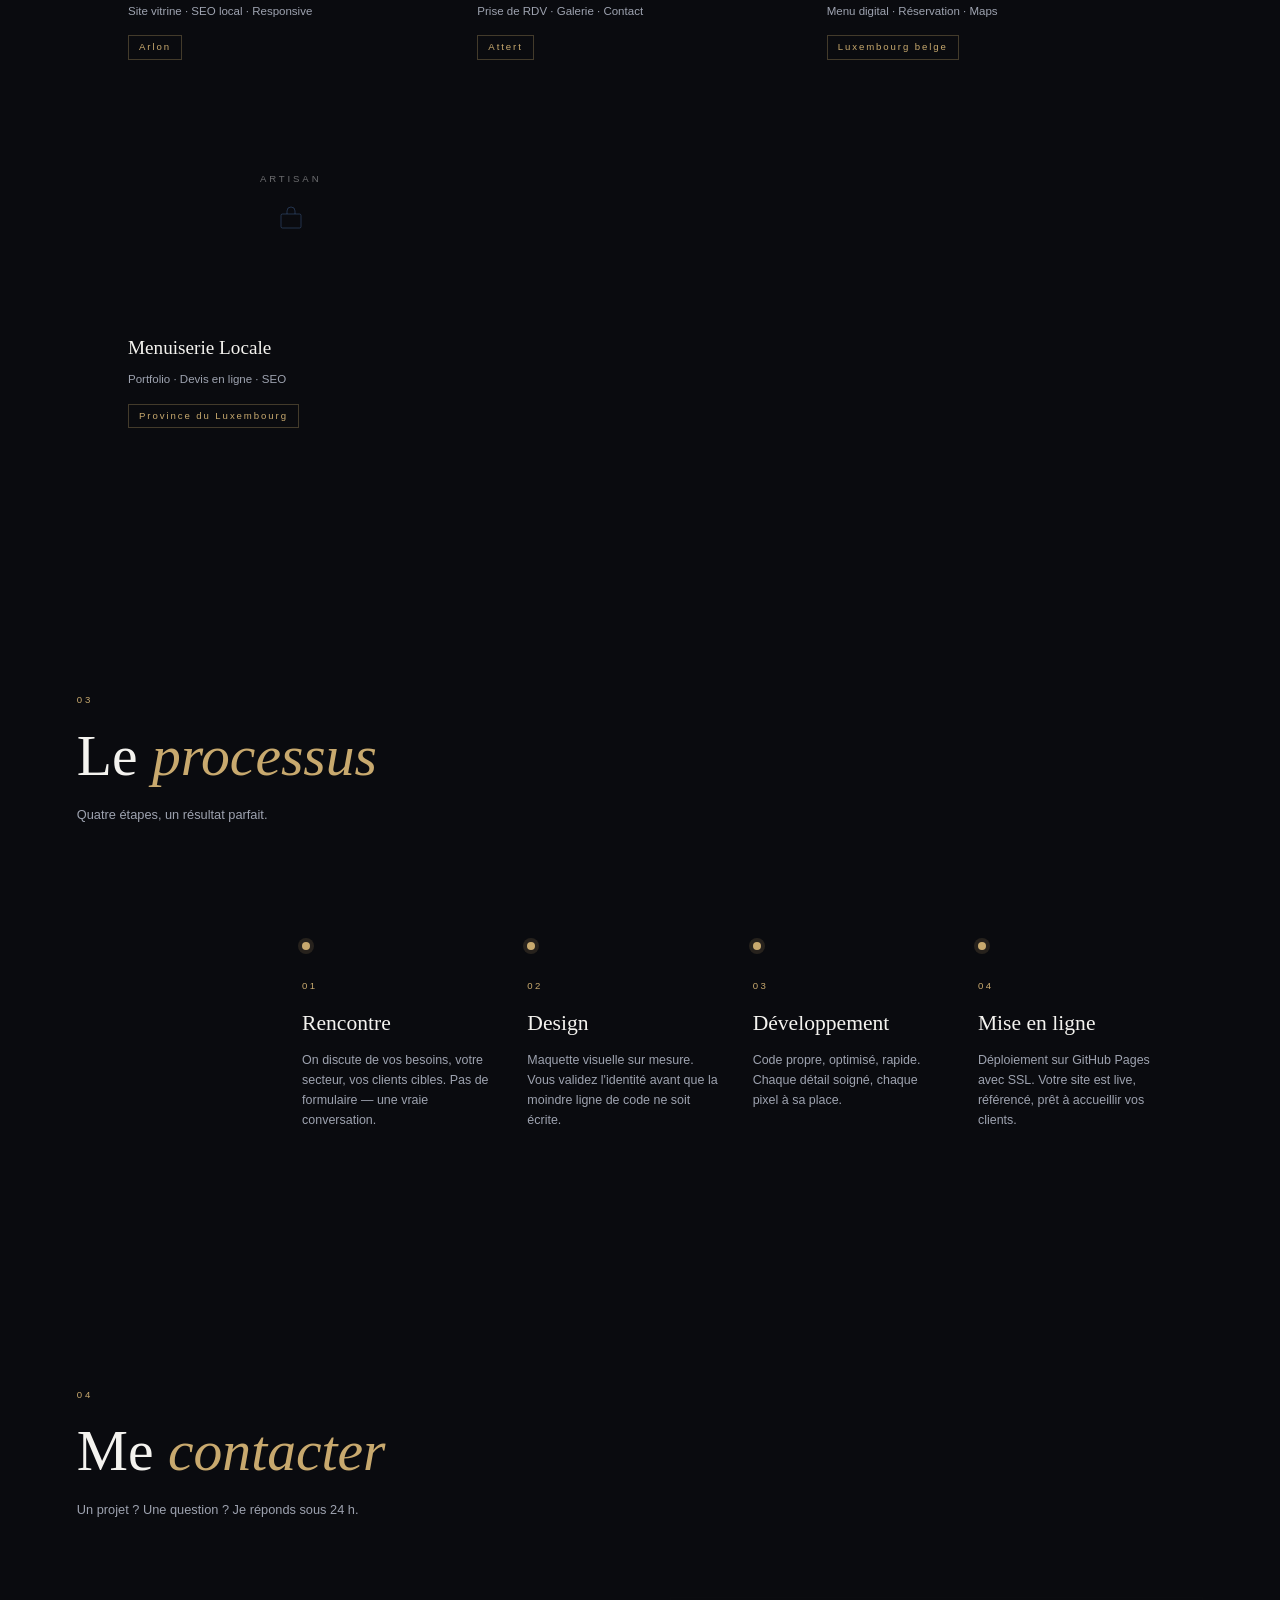
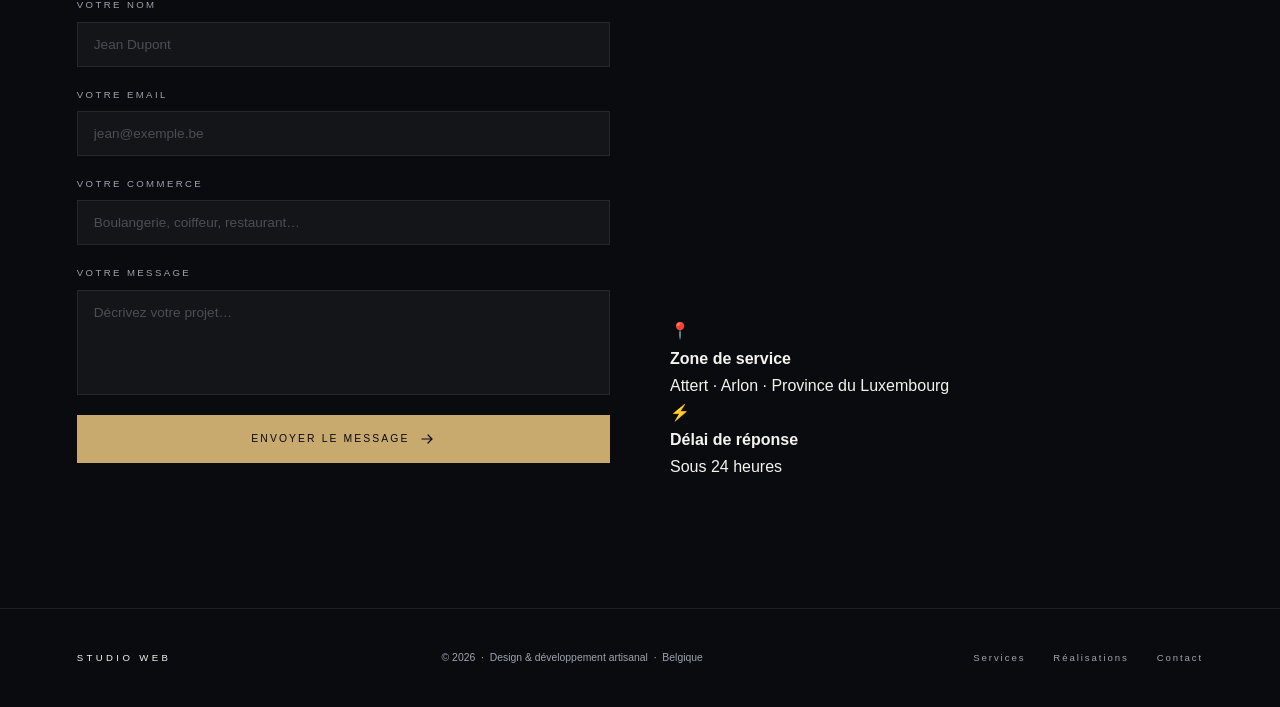
==== commit dae57dae: "Update index.html" ====
--- a/index.html
+++ b/index.html
@@ -4,11 +4,9 @@
   <meta charset="UTF-8" />
   <meta name="viewport" content="width=device-width, initial-scale=1.0" />
   <title>Studio Web Premium | Sites haut de gamme pour commerces locaux</title>
-  <meta name="description" content="Création de sites web haut de gamme pour commerces locaux en Belgique. Design moderne, SEO local, hébergement sécurisé, formulaire de contact. Région d'Attert et Arlon." />
+  <meta name="description" content="Création de sites web haut de gamme pour commerces locaux en Belgique. Design moderne, SEO local, hébergement sécurisé. Région d'Attert et Arlon." />
   <meta name="robots" content="index, follow" />
   <link rel="canonical" href="https://votresite.github.io/" />
-
-  <!-- Open Graph -->
   <meta property="og:title" content="Studio Web Premium | Sites haut de gamme pour commerces locaux" />
   <meta property="og:description" content="Design moderne, rapidité, SEO local, hébergement sécurisé." />
   <meta property="og:type" content="website" />
@@ -22,11 +20,11 @@
 </head>
 <body>
 
-  <!-- ═══════════════════════════════════════════ CURSOR ══ -->
+  <!-- ══ CURSOR ══ -->
   <div class="cursor" id="cursor"></div>
   <div class="cursor-trail" id="cursorTrail"></div>
 
-  <!-- ═══════════════════════════════════════════ LOADER ══ -->
+  <!-- ══ LOADER ══ -->
   <div class="loader" id="loader">
     <div class="loader-inner">
       <span class="loader-line"></span>
@@ -34,7 +32,7 @@
     </div>
   </div>
 
-  <!-- ═══════════════════════════════════════════ HEADER ══ -->
+  <!-- ══ HEADER ══ -->
   <header class="header" id="header">
     <div class="header-left">
       <button class="nav-toggle" id="navToggle" aria-label="Menu">
@@ -43,11 +41,13 @@
       <span class="header-label">MENU</span>
     </div>
 
-    <a href="#hero" class="header-logo">
-      <svg width="36" height="36" viewBox="0 0 36 36" fill="none" xmlns="http://www.w3.org/2000/svg">
-        <circle cx="18" cy="18" r="17" stroke="currentColor" stroke-width="1"/>
-        <path d="M10 12h8a6 6 0 0 1 0 12h-8V12z" stroke="currentColor" stroke-width="1" fill="none"/>
-        <path d="M18 18l8 6" stroke="currentColor" stroke-width="1"/>
+    <a href="#hero" class="header-logo" aria-label="Accueil">
+      <!-- Logo rotatif au scroll -->
+      <svg id="logoRotate" width="38" height="38" viewBox="0 0 38 38" fill="none" xmlns="http://www.w3.org/2000/svg">
+        <circle cx="19" cy="19" r="18" stroke="currentColor" stroke-width="1"/>
+        <path d="M11 13h9a7 7 0 0 1 0 14h-9V13z" stroke="currentColor" stroke-width="1" fill="none"/>
+        <path d="M20 19l8 7" stroke="currentColor" stroke-width="1" stroke-linecap="round"/>
+        <circle cx="19" cy="19" r="2" fill="currentColor" opacity="0.4"/>
       </svg>
     </a>
 
@@ -56,37 +56,53 @@
     </div>
   </header>
 
-  <!-- ═══════════════════════════════════════════ NAV OVERLAY ══ -->
+  <!-- ══ NAV OVERLAY ══ -->
   <nav class="nav-overlay" id="navOverlay">
     <div class="nav-overlay-inner">
       <ul class="nav-links">
         <li><a href="#services" data-num="01">Services</a></li>
-        <li><a href="#why" data-num="02">Pourquoi moi ?</a></li>
-        <li><a href="#projects" data-num="03">Réalisations</a></li>
-        <li><a href="#process" data-num="04">Processus</a></li>
-        <li><a href="#contact" data-num="05">Contact</a></li>
+        <li><a href="#projects" data-num="02">Réalisations</a></li>
+        <li><a href="#process"  data-num="03">Processus</a></li>
+        <li><a href="#contact"  data-num="04">Contact</a></li>
       </ul>
       <p class="nav-tagline">Design. Code. Élégance.</p>
     </div>
   </nav>
 
-  <!-- ═══════════════════════════════════════════ HERO ══ -->
+  <!-- ══ HERO — Parallax multi-couches ══ -->
   <section class="hero" id="hero">
-    <div class="hero-bg">
-      <div class="hero-grid"></div>
-      <div class="hero-gradient"></div>
-    </div>
-
+
+    <!-- Couche 0 : fond gradient animé (color shift) -->
+    <div class="parallax-layer layer-bg" data-speed="0.05" id="heroBg"></div>
+
+    <!-- Couche 1 : grille fine -->
+    <div class="parallax-layer layer-grid" data-speed="0.15"></div>
+
+    <!-- Couche 2 : cercles décoratifs -->
+    <div class="parallax-layer layer-orbs" data-speed="0.30">
+      <div class="orb orb-1"></div>
+      <div class="orb orb-2"></div>
+      <div class="orb orb-3"></div>
+    </div>
+
+    <!-- Couche 3 : lignes obliques -->
+    <div class="parallax-layer layer-lines" data-speed="0.45">
+      <svg class="deco-lines" viewBox="0 0 1440 900" preserveAspectRatio="xMidYMid slice" fill="none" xmlns="http://www.w3.org/2000/svg">
+        <line x1="0" y1="900" x2="500" y2="0"   stroke="rgba(176,196,222,0.18)" stroke-width="1"/>
+        <line x1="200" y1="900" x2="700" y2="0"  stroke="rgba(176,196,222,0.10)" stroke-width="1"/>
+        <line x1="900" y1="0" x2="1440" y2="600" stroke="rgba(176,196,222,0.12)" stroke-width="1"/>
+      </svg>
+    </div>
+
+    <!-- Couche 4 : contenu (vitesse 0 = reste fixe) -->
     <div class="hero-content">
-      <p class="hero-eyebrow reveal-up">Création de sites web</p>
+      <p class="hero-eyebrow" data-split>Création de sites web</p>
       <h1 class="hero-title">
-        <span class="reveal-up delay-1">Haut de gamme</span>
-        <em class="reveal-up delay-2">pour commerces locaux.</em>
+        <span class="split-line" data-split>Haut de gamme</span>
+        <em class="split-line" data-split>pour commerces locaux.</em>
       </h1>
-      <p class="hero-sub reveal-up delay-3">
-        Design moderne &nbsp;·&nbsp; Rapidité &nbsp;·&nbsp; SEO local &nbsp;·&nbsp; Hébergement sécurisé
-      </p>
-      <a href="#contact" class="btn-primary reveal-up delay-4">
+      <p class="hero-sub" data-split>Design moderne &nbsp;·&nbsp; Rapidité &nbsp;·&nbsp; SEO local &nbsp;·&nbsp; Hébergement sécurisé</p>
+      <a href="#contact" class="btn-primary hero-btn">
         <span>Me contacter</span>
         <svg width="16" height="16" viewBox="0 0 16 16" fill="none"><path d="M3 8h10M9 4l4 4-4 4" stroke="currentColor" stroke-width="1.2" stroke-linecap="round"/></svg>
       </a>
@@ -98,191 +114,192 @@
     </div>
   </section>
 
-  <!-- ═══════════════════════════════════════════ SERVICES ══ -->
-  <section class="section services" id="services">
-    <div class="section-header">
+  <!-- ══ SERVICES + WHY — fusionnés ══ -->
+  <section class="section services-why" id="services">
+
+    <header class="section-header reveal-block">
       <span class="section-num">01</span>
-      <h2 class="section-title">Mes <em>services</em></h2>
-      <p class="section-sub">Tout ce qu'il faut pour être présent en ligne avec élégance.</p>
-    </div>
-
-    <div class="services-grid">
-
-      <article class="service-card" data-delay="0">
-        <div class="service-icon">
-          <svg viewBox="0 0 40 40" fill="none" xmlns="http://www.w3.org/2000/svg">
-            <rect x="4" y="8" width="32" height="24" rx="2" stroke="currentColor" stroke-width="1"/>
-            <path d="M4 14h32" stroke="currentColor" stroke-width="1"/>
-            <circle cx="9" cy="11" r="1" fill="currentColor"/>
-            <circle cx="13" cy="11" r="1" fill="currentColor"/>
-          </svg>
-        </div>
-        <h3>Site vitrine</h3>
-        <p>Un site qui reflète votre identité, sobre et percutant. Conçu pour convertir vos visiteurs en clients.</p>
-      </article>
-
-      <article class="service-card" data-delay="80">
-        <div class="service-icon">
-          <svg viewBox="0 0 40 40" fill="none" xmlns="http://www.w3.org/2000/svg">
-            <rect x="6" y="4" width="16" height="28" rx="2" stroke="currentColor" stroke-width="1"/>
-            <rect x="26" y="10" width="10" height="18" rx="1.5" stroke="currentColor" stroke-width="1"/>
-            <path d="M12 29v4M10 33h4" stroke="currentColor" stroke-width="1" stroke-linecap="round"/>
-          </svg>
-        </div>
-        <h3>Responsive mobile</h3>
-        <p>Chaque écran, chaque appareil : votre site s'adapte parfaitement. Aucun compromis sur l'expérience.</p>
-      </article>
-
-      <article class="service-card" data-delay="160">
-        <div class="service-icon">
-          <svg viewBox="0 0 40 40" fill="none" xmlns="http://www.w3.org/2000/svg">
-            <circle cx="20" cy="20" r="14" stroke="currentColor" stroke-width="1"/>
-            <path d="M20 6c0 0-6 6-6 14s6 14 6 14M20 6c0 0 6 6 6 14s-6 14-6 14M6 20h28" stroke="currentColor" stroke-width="1"/>
-            <circle cx="20" cy="20" r="3" stroke="currentColor" stroke-width="1"/>
-          </svg>
-        </div>
-        <h3>SEO local</h3>
-        <p>Google Maps, mots-clés locaux, balises optimisées. Vos clients vous trouvent quand ils cherchent.</p>
-      </article>
-
-      <article class="service-card" data-delay="240">
-        <div class="service-icon">
-          <svg viewBox="0 0 40 40" fill="none" xmlns="http://www.w3.org/2000/svg">
-            <rect x="6" y="10" width="28" height="20" rx="2" stroke="currentColor" stroke-width="1"/>
-            <path d="M12 18h16M12 23h10" stroke="currentColor" stroke-width="1" stroke-linecap="round"/>
-            <path d="M30 30l4 4" stroke="currentColor" stroke-width="1" stroke-linecap="round"/>
-          </svg>
-        </div>
-        <h3>Formulaire de contact</h3>
-        <p>Intégration Formspree — vos visiteurs vous écrivent directement depuis votre site, sans friction.</p>
-      </article>
-
-      <article class="service-card" data-delay="320">
-        <div class="service-icon">
-          <svg viewBox="0 0 40 40" fill="none" xmlns="http://www.w3.org/2000/svg">
-            <rect x="8" y="16" width="24" height="18" rx="2" stroke="currentColor" stroke-width="1"/>
-            <path d="M14 16v-4a6 6 0 0 1 12 0v4" stroke="currentColor" stroke-width="1"/>
-            <circle cx="20" cy="25" r="2" stroke="currentColor" stroke-width="1"/>
-          </svg>
-        </div>
-        <h3>Hébergement & SSL</h3>
-        <p>GitHub Pages + certificat SSL gratuit. Votre site est sécurisé, rapide, et disponible partout.</p>
-      </article>
-
-      <article class="service-card" data-delay="400">
-        <div class="service-icon">
-          <svg viewBox="0 0 40 40" fill="none" xmlns="http://www.w3.org/2000/svg">
-            <path d="M20 6v6M20 28v6M6 20h6M28 20h6" stroke="currentColor" stroke-width="1" stroke-linecap="round"/>
-            <circle cx="20" cy="20" r="8" stroke="currentColor" stroke-width="1"/>
-            <path d="M16 20l2.5 2.5 5-5" stroke="currentColor" stroke-width="1" stroke-linecap="round"/>
-          </svg>
-        </div>
-        <h3>Maintenance simple</h3>
-        <p>Mises à jour, corrections, évolutions : je reste disponible après la mise en ligne pour que tout fonctionne.</p>
-      </article>
+      <h2 class="section-title" data-split>Services &amp; <em>avantages</em></h2>
+      <p class="section-sub">Tout ce qu'il faut pour rayonner en ligne — sans compromis.</p>
+    </header>
+
+    <!-- Colonne gauche : services -->
+    <div class="sw-grid">
+
+      <div class="sw-col services-col">
+        <p class="col-label">Ce que je fais</p>
+        <div class="services-list">
+
+          <article class="service-item reveal-block" data-delay="0">
+            <div class="service-icon">
+              <svg viewBox="0 0 40 40" fill="none"><rect x="4" y="8" width="32" height="24" rx="2" stroke="currentColor" stroke-width="1"/><path d="M4 14h32" stroke="currentColor" stroke-width="1"/><circle cx="9" cy="11" r="1" fill="currentColor"/><circle cx="13" cy="11" r="1" fill="currentColor"/></svg>
+            </div>
+            <div>
+              <h3>Site vitrine sur mesure</h3>
+              <p>Conçu pour convertir vos visiteurs en clients. Identité unique, jamais un template.</p>
+            </div>
+          </article>
+
+          <article class="service-item reveal-block" data-delay="60">
+            <div class="service-icon">
+              <svg viewBox="0 0 40 40" fill="none"><rect x="6" y="4" width="16" height="28" rx="2" stroke="currentColor" stroke-width="1"/><rect x="26" y="10" width="10" height="18" rx="1.5" stroke="currentColor" stroke-width="1"/></svg>
+            </div>
+            <div>
+              <h3>Responsive mobile parfait</h3>
+              <p>Chaque écran, chaque appareil. Aucun compromis sur l'expérience utilisateur.</p>
+            </div>
+          </article>
+
+          <article class="service-item reveal-block" data-delay="120">
+            <div class="service-icon">
+              <svg viewBox="0 0 40 40" fill="none"><circle cx="20" cy="20" r="14" stroke="currentColor" stroke-width="1"/><path d="M20 6c0 0-6 6-6 14s6 14 6 14M20 6c0 0 6 6 6 14s-6 14-6 14M6 20h28" stroke="currentColor" stroke-width="1"/></svg>
+            </div>
+            <div>
+              <h3>SEO local &amp; Google Maps</h3>
+              <p>Mots-clés locaux, balises optimisées, fiche Google My Business. Soyez trouvable.</p>
+            </div>
+          </article>
+
+          <article class="service-item reveal-block" data-delay="180">
+            <div class="service-icon">
+              <svg viewBox="0 0 40 40" fill="none"><rect x="6" y="10" width="28" height="20" rx="2" stroke="currentColor" stroke-width="1"/><path d="M12 18h16M12 23h10" stroke="currentColor" stroke-width="1" stroke-linecap="round"/></svg>
+            </div>
+            <div>
+              <h3>Formulaire de contact</h3>
+              <p>Intégration Formspree — vos clients vous écrivent directement, sans friction.</p>
+            </div>
+          </article>
+
+          <article class="service-item reveal-block" data-delay="240">
+            <div class="service-icon">
+              <svg viewBox="0 0 40 40" fill="none"><rect x="8" y="16" width="24" height="18" rx="2" stroke="currentColor" stroke-width="1"/><path d="M14 16v-4a6 6 0 0 1 12 0v4" stroke="currentColor" stroke-width="1"/></svg>
+            </div>
+            <div>
+              <h3>Hébergement GitHub + SSL</h3>
+              <p>Gratuit, rapide, sécurisé. Votre site disponible partout dans le monde.</p>
+            </div>
+          </article>
+
+          <article class="service-item reveal-block" data-delay="300">
+            <div class="service-icon">
+              <svg viewBox="0 0 40 40" fill="none"><path d="M20 6v6M20 28v6M6 20h6M28 20h6" stroke="currentColor" stroke-width="1" stroke-linecap="round"/><circle cx="20" cy="20" r="8" stroke="currentColor" stroke-width="1"/><path d="M16 20l2.5 2.5 5-5" stroke="currentColor" stroke-width="1" stroke-linecap="round"/></svg>
+            </div>
+            <div>
+              <h3>Maintenance &amp; suivi</h3>
+              <p>Je reste disponible après la mise en ligne. Mises à jour, corrections, évolutions.</p>
+            </div>
+          </article>
+
+        </div>
+      </div>
+
+      <!-- Colonne droite : pourquoi -->
+      <div class="sw-col why-col">
+        <p class="col-label">Pourquoi me choisir</p>
+
+        <div class="why-cards">
+          <div class="why-glass reveal-block" data-delay="80">
+            <span class="why-roman">I</span>
+            <div>
+              <h3>Rapidité d'exécution</h3>
+              <p>Livré en quelques jours, pas en semaines. Pas de lourdeur, juste du travail bien fait.</p>
+            </div>
+          </div>
+          <div class="why-glass reveal-block" data-delay="160">
+            <span class="why-roman">II</span>
+            <div>
+              <h3>Code propre &amp; léger</h3>
+              <p>Pas de CMS lourd. Du HTML/CSS/JS optimisé : performance max, zéro vulnérabilité.</p>
+            </div>
+          </div>
+          <div class="why-glass reveal-block" data-delay="240">
+            <span class="why-roman">III</span>
+            <div>
+              <h3>Design vraiment moderne</h3>
+              <p>Inspiré des meilleures références mondiales. Pas un template — une création unique.</p>
+            </div>
+          </div>
+          <div class="why-glass reveal-block" data-delay="320">
+            <span class="why-roman">IV</span>
+            <div>
+              <h3>Prix étudiants</h3>
+              <p>Prestations haut de gamme à tarifs accessibles. Qualité maximale, investissement raisonnable.</p>
+            </div>
+          </div>
+        </div>
+
+        <!-- Badge glassmorphism -->
+        <div class="glass-badge reveal-block" data-delay="400">
+          <p class="badge-num">100%</p>
+          <p class="badge-label">Sites livrés<br/>à temps</p>
+        </div>
+      </div>
 
     </div>
   </section>
 
-  <!-- ═══════════════════════════════════════════ WHY ══ -->
-  <section class="section why" id="why">
-    <div class="why-bg-text">PREMIUM</div>
-    <div class="section-header">
+  <!-- ══ PROJECTS ══ -->
+  <section class="section projects" id="projects">
+    <header class="section-header reveal-block">
       <span class="section-num">02</span>
-      <h2 class="section-title">Pourquoi <em>me choisir ?</em></h2>
-    </div>
-
-    <div class="why-grid">
-      <div class="why-card">
-        <span class="why-num">I</span>
-        <h3>Rapidité d'exécution</h3>
-        <p>Votre site est livré en quelques jours, pas en semaines. Pas de processus bureaucratique, juste du travail bien fait.</p>
-      </div>
-      <div class="why-card">
-        <span class="why-num">II</span>
-        <h3>Code propre & léger</h3>
-        <p>Pas de CMS lourd. Du HTML, CSS et JS optimisé : performance maximale, sécurité totale.</p>
-      </div>
-      <div class="why-card">
-        <span class="why-num">III</span>
-        <h3>Design vraiment moderne</h3>
-        <p>Des sites qui s'inspirent des meilleures références mondiales. Pas un template, une création.</p>
-      </div>
-      <div class="why-card">
-        <span class="why-num">IV</span>
-        <h3>Disponibilité & suivi</h3>
-        <p>Un interlocuteur unique, réactif, qui comprend vos besoins locaux et s'adapte à votre rythme.</p>
-      </div>
-      <div class="why-card">
-        <span class="why-num">V</span>
-        <h3>Prix étudiants</h3>
-        <p>Des prestations haut de gamme à des tarifs accessibles. Qualité maximale, investissement raisonnable.</p>
-      </div>
-    </div>
-  </section>
-
-  <!-- ═══════════════════════════════════════════ PROJECTS ══ -->
-  <section class="section projects" id="projects">
-    <div class="section-header">
-      <span class="section-num">03</span>
-      <h2 class="section-title">Exemples de <em>réalisations</em></h2>
+      <h2 class="section-title" data-split>Exemples de <em>réalisations</em></h2>
       <p class="section-sub">Des projets pensés pour performer et séduire.</p>
-    </div>
+    </header>
 
     <div class="projects-grid">
 
-      <article class="project-card">
-        <div class="project-thumb" style="background: linear-gradient(135deg, #0d1117 0%, #1a2340 100%);">
+      <article class="project-card reveal-block" data-delay="0">
+        <div class="project-thumb" style="--c1:#dde8f0;--c2:#b0c4de;">
           <div class="project-thumb-inner">
             <span>Boulangerie</span>
-            <svg width="32" height="32" viewBox="0 0 32 32" fill="none"><path d="M4 28 C4 16 28 16 28 4" stroke="rgba(255,255,255,0.3)" stroke-width="1"/><circle cx="16" cy="16" r="6" stroke="rgba(255,255,255,0.3)" stroke-width="1"/></svg>
+            <svg width="28" height="28" viewBox="0 0 28 28" fill="none"><circle cx="14" cy="14" r="10" stroke="rgba(74,111,165,0.4)" stroke-width="1"/><path d="M7 14c0-8 14-8 14 0" stroke="rgba(74,111,165,0.4)" stroke-width="1"/></svg>
           </div>
         </div>
         <div class="project-info">
           <h3>Boulangerie Artisanale</h3>
-          <p>Site vitrine &nbsp;·&nbsp; SEO local &nbsp;·&nbsp; Responsive</p>
+          <p>Site vitrine · SEO local · Responsive</p>
           <span class="project-tag">Arlon</span>
         </div>
       </article>
 
-      <article class="project-card">
-        <div class="project-thumb" style="background: linear-gradient(135deg, #0f1d1a 0%, #1a3d30 100%);">
+      <article class="project-card reveal-block" data-delay="80">
+        <div class="project-thumb" style="--c1:#e6e6fa;--c2:#b0c4de;">
           <div class="project-thumb-inner">
             <span>Coiffeur</span>
-            <svg width="32" height="32" viewBox="0 0 32 32" fill="none"><rect x="6" y="6" width="20" height="20" stroke="rgba(255,255,255,0.3)" stroke-width="1"/><path d="M6 16h20M16 6v20" stroke="rgba(255,255,255,0.3)" stroke-width="1"/></svg>
+            <svg width="28" height="28" viewBox="0 0 28 28" fill="none"><rect x="5" y="5" width="18" height="18" stroke="rgba(74,111,165,0.4)" stroke-width="1"/><path d="M5 14h18M14 5v18" stroke="rgba(74,111,165,0.4)" stroke-width="1"/></svg>
           </div>
         </div>
         <div class="project-info">
           <h3>Salon de Coiffure</h3>
-          <p>Prise de RDV &nbsp;·&nbsp; Galerie &nbsp;·&nbsp; Contact</p>
+          <p>Prise de RDV · Galerie · Contact</p>
           <span class="project-tag">Attert</span>
         </div>
       </article>
 
-      <article class="project-card">
-        <div class="project-thumb" style="background: linear-gradient(135deg, #1a0f0d 0%, #3d1f1a 100%);">
+      <article class="project-card reveal-block" data-delay="160">
+        <div class="project-thumb" style="--c1:#f8f8ff;--c2:#e6e6fa;">
           <div class="project-thumb-inner">
             <span>Restaurant</span>
-            <svg width="32" height="32" viewBox="0 0 32 32" fill="none"><circle cx="16" cy="16" r="10" stroke="rgba(255,255,255,0.3)" stroke-width="1"/><path d="M10 16 C10 10 22 10 22 16" stroke="rgba(255,255,255,0.3)" stroke-width="1"/></svg>
+            <svg width="28" height="28" viewBox="0 0 28 28" fill="none"><path d="M6 22 L14 6 L22 22" stroke="rgba(74,111,165,0.4)" stroke-width="1"/><path d="M8 16h12" stroke="rgba(74,111,165,0.4)" stroke-width="1"/></svg>
           </div>
         </div>
         <div class="project-info">
           <h3>Restaurant Gastronomique</h3>
-          <p>Menu digital &nbsp;·&nbsp; Réservation &nbsp;·&nbsp; Maps</p>
+          <p>Menu digital · Réservation · Maps</p>
           <span class="project-tag">Luxembourg belge</span>
         </div>
       </article>
 
-      <article class="project-card">
-        <div class="project-thumb" style="background: linear-gradient(135deg, #0d0d1a 0%, #1a1a3d 100%);">
+      <article class="project-card reveal-block" data-delay="240">
+        <div class="project-thumb" style="--c1:#dde8f0;--c2:#e6e6fa;">
           <div class="project-thumb-inner">
             <span>Artisan</span>
-            <svg width="32" height="32" viewBox="0 0 32 32" fill="none"><path d="M8 24 L16 8 L24 24" stroke="rgba(255,255,255,0.3)" stroke-width="1"/><path d="M10 18h12" stroke="rgba(255,255,255,0.3)" stroke-width="1"/></svg>
+            <svg width="28" height="28" viewBox="0 0 28 28" fill="none"><rect x="4" y="10" width="20" height="14" rx="1.5" stroke="rgba(74,111,165,0.4)" stroke-width="1"/><path d="M10 10V7a4 4 0 0 1 8 0v3" stroke="rgba(74,111,165,0.4)" stroke-width="1"/></svg>
           </div>
         </div>
         <div class="project-info">
           <h3>Menuiserie Locale</h3>
-          <p>Portfolio &nbsp;·&nbsp; Devis en ligne &nbsp;·&nbsp; SEO</p>
+          <p>Portfolio · Devis en ligne · SEO</p>
           <span class="project-tag">Province du Luxembourg</span>
         </div>
       </article>
@@ -290,27 +307,27 @@
     </div>
   </section>
 
-  <!-- ═══════════════════════════════════════════ PROCESS ══ -->
+  <!-- ══ PROCESS ══ -->
   <section class="section process" id="process">
-    <div class="section-header">
-      <span class="section-num">04</span>
-      <h2 class="section-title">Le <em>processus</em></h2>
+    <header class="section-header reveal-block">
+      <span class="section-num">03</span>
+      <h2 class="section-title" data-split>Le <em>processus</em></h2>
       <p class="section-sub">Quatre étapes, un résultat parfait.</p>
-    </div>
+    </header>
 
     <div class="timeline">
-      <div class="timeline-track"></div>
-
-      <div class="timeline-item">
+      <div class="timeline-progress" id="timelineProgress"></div>
+
+      <div class="timeline-item reveal-block" data-delay="0">
         <div class="timeline-dot"></div>
         <div class="timeline-content">
           <span class="timeline-step">01</span>
           <h3>Rencontre</h3>
-          <p>On discute de vos besoins, votre secteur, vos clients cibles. Pas de formulaire, une vraie conversation.</p>
-        </div>
-      </div>
-
-      <div class="timeline-item">
+          <p>On discute de vos besoins, votre secteur, vos clients cibles. Pas de formulaire — une vraie conversation.</p>
+        </div>
+      </div>
+
+      <div class="timeline-item reveal-block" data-delay="120">
         <div class="timeline-dot"></div>
         <div class="timeline-content">
           <span class="timeline-step">02</span>
@@ -319,85 +336,88 @@
         </div>
       </div>
 
-      <div class="timeline-item">
+      <div class="timeline-item reveal-block" data-delay="240">
         <div class="timeline-dot"></div>
         <div class="timeline-content">
           <span class="timeline-step">03</span>
           <h3>Développement</h3>
-          <p>Code propre, optimisé, rapide. Chaque détail est soigné, chaque pixel est à sa place.</p>
-        </div>
-      </div>
-
-      <div class="timeline-item">
+          <p>Code propre, optimisé, rapide. Chaque détail soigné, chaque pixel à sa place.</p>
+        </div>
+      </div>
+
+      <div class="timeline-item reveal-block" data-delay="360">
         <div class="timeline-dot"></div>
         <div class="timeline-content">
           <span class="timeline-step">04</span>
           <h3>Mise en ligne</h3>
-          <p>Déploiement sur GitHub Pages avec SSL. Votre site est en ligne, référencé, prêt à accueillir vos clients.</p>
+          <p>Déploiement sur GitHub Pages avec SSL. Votre site est live, référencé, prêt à accueillir vos clients.</p>
         </div>
       </div>
     </div>
   </section>
 
-  <!-- ═══════════════════════════════════════════ CONTACT ══ -->
+  <!-- ══ CONTACT ══ -->
   <section class="section contact" id="contact">
-    <div class="section-header">
-      <span class="section-num">05</span>
-      <h2 class="section-title">Me <em>contacter</em></h2>
-      <p class="section-sub">Un projet ? Une question ? Je réponds sous 24h.</p>
-    </div>
+    <header class="section-header reveal-block">
+      <span class="section-num">04</span>
+      <h2 class="section-title" data-split>Me <em>contacter</em></h2>
+      <p class="section-sub">Un projet ? Une question ? Je réponds sous 24 h.</p>
+    </header>
 
     <div class="contact-grid">
-
-      <!-- Form — remplacez YOUR_FORM_ID par votre ID Formspree -->
-      <form class="contact-form" action="https://formspree.io/f/YOUR_FORM_ID" method="POST" id="contactForm">
+      <!-- Formulaire — remplacez YOUR_FORM_ID par votre ID Formspree -->
+      <form class="contact-form glass-form reveal-block" action="https://formspree.io/f/YOUR_FORM_ID" method="POST" id="contactForm" data-delay="0">
         <div class="form-group">
           <label for="name">Votre nom</label>
-          <input type="text" id="name" name="name" placeholder="Jean Dupont" required />
+          <input type="text" id="name" name="name" placeholder="Jean Dupont" required autocomplete="name"/>
         </div>
         <div class="form-group">
           <label for="email">Votre email</label>
-          <input type="email" id="email" name="email" placeholder="jean@exemple.be" required />
+          <input type="email" id="email" name="email" placeholder="jean@exemple.be" required autocomplete="email"/>
         </div>
         <div class="form-group">
           <label for="business">Votre commerce</label>
-          <input type="text" id="business" name="business" placeholder="Boulangerie, coiffeur, restaurant…" />
+          <input type="text" id="business" name="business" placeholder="Boulangerie, coiffeur, restaurant…"/>
         </div>
         <div class="form-group">
           <label for="message">Votre message</label>
-          <textarea id="message" name="message" rows="5" placeholder="Décrivez votre projet en quelques mots…" required></textarea>
+          <textarea id="message" name="message" rows="5" placeholder="Décrivez votre projet…" required></textarea>
         </div>
         <button type="submit" class="btn-primary btn-full">
-          <span>Envoyer le message</span>
+          <span id="btnLabel">Envoyer le message</span>
           <svg width="16" height="16" viewBox="0 0 16 16" fill="none"><path d="M3 8h10M9 4l4 4-4 4" stroke="currentColor" stroke-width="1.2" stroke-linecap="round"/></svg>
         </button>
         <p class="form-success" id="formSuccess">Message envoyé — je vous réponds rapidement.</p>
       </form>
 
-      <!-- Map -->
-      <div class="contact-map">
+      <div class="contact-aside reveal-block" data-delay="120">
         <div class="map-glass">
           <iframe
-            src="https://www.google.com/maps/embed?pb=!1m18!1m12!1m3!1d40000!2d5.68!3d49.74!2m3!1f0!2f0!3f0!3m2!1i1024!2i768!4f13.1!3m3!1m2!1s0x47c069d8e3c9a3b9%3A0x40099ab2f4d67020!2sAttert!5e0!3m2!1sfr!2sbe!4v1680000000000!5m2!1sfr!2sbe"
-            width="100%"
-            height="100%"
-            style="border:0;"
-            allowfullscreen=""
-            loading="lazy"
-            referrerpolicy="no-referrer-when-downgrade"
-            title="Localisation — Attert / Arlon, Belgique"
-          ></iframe>
-        </div>
-        <div class="contact-info">
-          <p><strong>Zone de service</strong><br/>Attert · Arlon · Province du Luxembourg</p>
-          <p><strong>Délai de réponse</strong><br/>Sous 24 heures</p>
-        </div>
-      </div>
-
+            src="https://www.google.com/maps/embed?pb=!1m18!1m12!1m3!1d80000!2d5.68!3d49.74!2m3!1f0!2f0!3f0!3m2!1i1024!2i768!4f13.1!3m3!1m2!1s0x47c069d8e3c9a3b9%3A0x40099ab2f4d67020!2sAttert!5e0!3m2!1sfr!2sbe!4v1680000000000!5m2!1sfr!2sbe"
+            width="100%" height="100%" style="border:0;" allowfullscreen="" loading="lazy"
+            referrerpolicy="no-referrer-when-downgrade" title="Localisation — Attert / Arlon"></iframe>
+        </div>
+        <div class="contact-info-cards">
+          <div class="info-card glass-card">
+            <span class="info-icon">📍</span>
+            <div>
+              <strong>Zone de service</strong>
+              <p>Attert · Arlon · Province du Luxembourg</p>
+            </div>
+          </div>
+          <div class="info-card glass-card">
+            <span class="info-icon">⚡</span>
+            <div>
+              <strong>Délai de réponse</strong>
+              <p>Sous 24 heures</p>
+            </div>
+          </div>
+        </div>
+      </div>
     </div>
   </section>
 
-  <!-- ═══════════════════════════════════════════ FOOTER ══ -->
+  <!-- ══ FOOTER ══ -->
   <footer class="footer">
     <div class="footer-inner">
       <p class="footer-logo">STUDIO WEB</p>
--- a/style.css
+++ b/style.css
@@ -0,0 +1,663 @@
+/* ══════════════════════════════════════════════════════════
+   STUDIO WEB — style.css
+   Premium · Minimaliste · Luxe
+   ══════════════════════════════════════════════════════════ */
+
+/* ─── Variables ─────────────────────────────────────────── */
+:root {
+  --ink:      #0a0b0f;
+  --ink-soft: #1c1e26;
+  --mist:     #f4f3ef;
+  --mist-mid: #e8e6e0;
+  --silver:   #9ea3b0;
+  --accent:   #c8a96e;          /* or chaud */
+  --accent-2: #4a6fa5;          /* bleu nuit */
+  --glass:    rgba(244,243,239,0.04);
+  --glass-border: rgba(255,255,255,0.08);
+
+  --ff-display: 'Cormorant Garamond', Georgia, serif;
+  --ff-body:    'Montserrat', sans-serif;
+
+  --ease-luxury: cubic-bezier(0.16, 1, 0.3, 1);
+  --ease-slide:  cubic-bezier(0.77, 0, 0.175, 1);
+
+  --section-pad: clamp(80px, 10vw, 140px);
+  --container:   min(1200px, 92vw);
+}
+
+/* ─── Reset ──────────────────────────────────────────────── */
+*, *::before, *::after { box-sizing: border-box; margin: 0; padding: 0; }
+html { scroll-behavior: smooth; font-size: 16px; }
+body {
+  background: var(--ink);
+  color: var(--mist);
+  font-family: var(--ff-body);
+  font-weight: 300;
+  line-height: 1.7;
+  overflow-x: hidden;
+  cursor: none;
+}
+img { display: block; max-width: 100%; }
+a  { color: inherit; text-decoration: none; }
+button { cursor: none; background: none; border: none; }
+
+/* ─── Custom Cursor ──────────────────────────────────────── */
+.cursor {
+  position: fixed;
+  width: 10px; height: 10px;
+  border-radius: 50%;
+  background: var(--accent);
+  pointer-events: none;
+  z-index: 9999;
+  transform: translate(-50%, -50%);
+  transition: width .3s var(--ease-luxury),
+              height .3s var(--ease-luxury),
+              background .3s;
+  mix-blend-mode: screen;
+}
+.cursor-trail {
+  position: fixed;
+  width: 38px; height: 38px;
+  border-radius: 50%;
+  border: 1px solid rgba(200, 169, 110, 0.35);
+  pointer-events: none;
+  z-index: 9998;
+  transform: translate(-50%, -50%);
+  transition: left .12s var(--ease-luxury),
+              top  .12s var(--ease-luxury),
+              width .3s var(--ease-luxury),
+              height .3s var(--ease-luxury),
+              opacity .3s;
+}
+body:has(a:hover) .cursor,
+body:has(button:hover) .cursor { width: 18px; height: 18px; }
+body:has(a:hover) .cursor-trail,
+body:has(button:hover) .cursor-trail { width: 56px; height: 56px; opacity: .6; }
+
+/* ─── Loader ─────────────────────────────────────────────── */
+.loader {
+  position: fixed; inset: 0;
+  background: var(--ink);
+  z-index: 8000;
+  display: flex; align-items: center; justify-content: center;
+  transition: opacity .8s var(--ease-luxury), visibility .8s;
+}
+.loader.hidden { opacity: 0; visibility: hidden; }
+.loader-inner { text-align: center; }
+.loader-line {
+  display: block;
+  width: 0; height: 1px;
+  background: var(--accent);
+  margin: 0 auto 20px;
+  animation: lineGrow 1.2s var(--ease-luxury) forwards;
+}
+@keyframes lineGrow { to { width: 120px; } }
+.loader-text {
+  font-family: var(--ff-body);
+  font-size: .65rem;
+  letter-spacing: .35em;
+  color: var(--silver);
+  animation: fadeIn .8s .6s both;
+}
+@keyframes fadeIn { from { opacity: 0; } to { opacity: 1; } }
+
+/* ─── Header ─────────────────────────────────────────────── */
+.header {
+  position: fixed; top: 0; left: 0; right: 0;
+  z-index: 1000;
+  display: flex; align-items: center; justify-content: space-between;
+  padding: 24px clamp(24px, 4vw, 60px);
+  transition: padding .5s var(--ease-luxury),
+              background .5s var(--ease-luxury),
+              backdrop-filter .5s;
+}
+.header.scrolled {
+  padding-top: 14px; padding-bottom: 14px;
+  background: rgba(10,11,15,.82);
+  backdrop-filter: blur(20px);
+  border-bottom: 1px solid var(--glass-border);
+}
+.header-left { display: flex; align-items: center; gap: 12px; }
+.header-label {
+  font-size: .6rem; letter-spacing: .3em; color: var(--silver);
+  transition: color .3s;
+}
+.nav-toggle {
+  display: flex; flex-direction: column; gap: 5px;
+  padding: 4px;
+}
+.nav-toggle span {
+  display: block; width: 22px; height: 1px;
+  background: var(--mist);
+  transition: transform .4s var(--ease-slide), opacity .3s;
+}
+.nav-toggle.open span:first-child { transform: rotate(45deg) translate(4px, 4px); }
+.nav-toggle.open span:last-child  { transform: rotate(-45deg) translate(4px, -4px); }
+
+.header-logo {
+  position: absolute; left: 50%; transform: translateX(-50%);
+  color: var(--mist);
+  opacity: .85;
+  transition: opacity .3s;
+}
+.header-logo:hover { opacity: 1; }
+
+.header-cta {
+  font-size: .6rem; letter-spacing: .25em; color: var(--silver);
+  border-bottom: 1px solid transparent;
+  padding-bottom: 2px;
+  transition: color .3s, border-color .3s;
+}
+.header-cta:hover { color: var(--accent); border-color: var(--accent); }
+
+/* ─── Nav Overlay ────────────────────────────────────────── */
+.nav-overlay {
+  position: fixed; inset: 0;
+  background: var(--ink-soft);
+  z-index: 900;
+  display: flex; align-items: center; justify-content: center;
+  clip-path: circle(0% at 40px 40px);
+  transition: clip-path .8s var(--ease-slide);
+  pointer-events: none;
+}
+.nav-overlay.open {
+  clip-path: circle(150% at 40px 40px);
+  pointer-events: all;
+}
+.nav-links {
+  list-style: none;
+  display: flex; flex-direction: column; gap: 8px;
+}
+.nav-links li { overflow: hidden; }
+.nav-links a {
+  font-family: var(--ff-display);
+  font-size: clamp(2.5rem, 5vw, 4.5rem);
+  font-weight: 300;
+  letter-spacing: .02em;
+  color: var(--mist);
+  display: flex; align-items: baseline; gap: 18px;
+  transition: color .3s, transform .3s var(--ease-luxury);
+  transform: translateY(100%);
+  display: inline-block;
+}
+.nav-overlay.open .nav-links a {
+  transform: translateY(0);
+  transition: color .3s, transform .6s var(--ease-luxury);
+}
+.nav-links li:nth-child(1) a { transition-delay: .15s; }
+.nav-links li:nth-child(2) a { transition-delay: .20s; }
+.nav-links li:nth-child(3) a { transition-delay: .25s; }
+.nav-links li:nth-child(4) a { transition-delay: .30s; }
+.nav-links li:nth-child(5) a { transition-delay: .35s; }
+.nav-links a[data-num]::before {
+  content: attr(data-num);
+  font-family: var(--ff-body);
+  font-size: .65rem;
+  letter-spacing: .25em;
+  color: var(--silver);
+  margin-right: 12px;
+  vertical-align: middle;
+}
+.nav-links a:hover { color: var(--accent); }
+.nav-tagline {
+  margin-top: 40px;
+  font-size: .65rem; letter-spacing: .3em;
+  color: var(--silver);
+  text-align: center;
+  opacity: 0;
+  transition: opacity .4s .5s;
+}
+.nav-overlay.open .nav-tagline { opacity: 1; }
+
+/* ─── Reveal Animations ──────────────────────────────────── */
+.reveal-up {
+  opacity: 0;
+  transform: translateY(32px);
+  transition: opacity .9s var(--ease-luxury), transform .9s var(--ease-luxury);
+}
+.reveal-up.visible { opacity: 1; transform: translateY(0); }
+.delay-1 { transition-delay: .15s; }
+.delay-2 { transition-delay: .30s; }
+.delay-3 { transition-delay: .45s; }
+.delay-4 { transition-delay: .60s; }
+
+/* ─── Hero ───────────────────────────────────────────────── */
+.hero {
+  position: relative;
+  min-height: 100dvh;
+  display: flex; align-items: center; justify-content: center;
+  text-align: center;
+  padding: 0 clamp(24px, 6vw, 100px);
+  overflow: hidden;
+}
+.hero-bg {
+  position: absolute; inset: 0; z-index: 0;
+}
+.hero-grid {
+  position: absolute; inset: 0;
+  background-image:
+    linear-gradient(rgba(255,255,255,.025) 1px, transparent 1px),
+    linear-gradient(90deg, rgba(255,255,255,.025) 1px, transparent 1px);
+  background-size: 60px 60px;
+  mask-image: radial-gradient(ellipse 80% 80% at 50% 50%, black, transparent);
+}
+.hero-gradient {
+  position: absolute; inset: 0;
+  background: radial-gradient(ellipse 60% 60% at 50% 40%,
+    rgba(74, 111, 165, .18) 0%,
+    rgba(200, 169, 110, .06) 50%,
+    transparent 100%);
+}
+
+.hero-content {
+  position: relative; z-index: 1;
+  max-width: 860px;
+}
+.hero-eyebrow {
+  font-size: .65rem;
+  letter-spacing: .35em;
+  color: var(--accent);
+  margin-bottom: 28px;
+  text-transform: uppercase;
+}
+.hero-title {
+  font-family: var(--ff-display);
+  font-size: clamp(3rem, 7vw, 6.5rem);
+  font-weight: 300;
+  line-height: 1.05;
+  margin-bottom: 28px;
+  display: flex; flex-direction: column; gap: 4px;
+}
+.hero-title em {
+  font-style: italic;
+  color: var(--accent);
+}
+.hero-sub {
+  font-size: .72rem;
+  letter-spacing: .18em;
+  color: var(--silver);
+  margin-bottom: 48px;
+}
+
+.hero-scroll-hint {
+  position: absolute; bottom: 40px; left: 50%; transform: translateX(-50%);
+  display: flex; flex-direction: column; align-items: center; gap: 10px;
+  color: var(--silver);
+  font-size: .55rem; letter-spacing: .3em;
+  animation: fadeIn 1s 2s both;
+}
+.scroll-line {
+  width: 1px; height: 48px;
+  background: linear-gradient(to bottom, var(--silver), transparent);
+  animation: scrollPulse 2s infinite;
+}
+@keyframes scrollPulse {
+  0%, 100% { opacity: .3; transform: scaleY(1); }
+  50%       { opacity: 1;  transform: scaleY(1.2); }
+}
+
+/* ─── Button ─────────────────────────────────────────────── */
+.btn-primary {
+  display: inline-flex; align-items: center; gap: 10px;
+  font-family: var(--ff-body);
+  font-size: .65rem; font-weight: 400;
+  letter-spacing: .2em;
+  text-transform: uppercase;
+  color: var(--ink);
+  background: var(--accent);
+  padding: 16px 36px;
+  border: none;
+  position: relative;
+  overflow: hidden;
+  transition: color .4s;
+}
+.btn-primary::before {
+  content: '';
+  position: absolute; inset: 0;
+  background: var(--mist);
+  transform: translateX(-101%);
+  transition: transform .5s var(--ease-slide);
+}
+.btn-primary:hover::before { transform: translateX(0); }
+.btn-primary span, .btn-primary svg { position: relative; z-index: 1; }
+.btn-full { width: 100%; justify-content: center; }
+
+/* ─── Section Commons ────────────────────────────────────── */
+.section {
+  padding: var(--section-pad) clamp(24px, 6vw, 100px);
+  max-width: var(--container);
+  margin: 0 auto;
+}
+.section-header {
+  margin-bottom: clamp(48px, 6vw, 80px);
+  position: relative;
+}
+.section-num {
+  display: block;
+  font-size: .6rem; letter-spacing: .3em;
+  color: var(--accent);
+  margin-bottom: 16px;
+}
+.section-title {
+  font-family: var(--ff-display);
+  font-size: clamp(2rem, 4.5vw, 4rem);
+  font-weight: 300;
+  line-height: 1.1;
+  color: var(--mist);
+}
+.section-title em {
+  font-style: italic;
+  color: var(--accent);
+}
+.section-sub {
+  margin-top: 16px;
+  font-size: .8rem;
+  color: var(--silver);
+  max-width: 480px;
+}
+
+/* ─── Services ───────────────────────────────────────────── */
+.services-grid {
+  display: grid;
+  grid-template-columns: repeat(auto-fit, minmax(260px, 1fr));
+  gap: 1px;
+  background: var(--glass-border);
+  border: 1px solid var(--glass-border);
+}
+.service-card {
+  background: var(--ink);
+  padding: clamp(28px, 4vw, 44px);
+  transition: background .4s var(--ease-luxury);
+  opacity: 0;
+  transform: translateY(24px);
+}
+.service-card.visible {
+  opacity: 1; transform: translateY(0);
+  transition: opacity .7s var(--ease-luxury),
+              transform .7s var(--ease-luxury),
+              background .4s;
+}
+.service-card:hover { background: var(--ink-soft); }
+.service-icon {
+  width: 40px; height: 40px;
+  color: var(--accent);
+  margin-bottom: 24px;
+  opacity: .8;
+}
+.service-icon svg { width: 100%; height: 100%; }
+.service-card h3 {
+  font-family: var(--ff-display);
+  font-size: 1.25rem;
+  font-weight: 400;
+  margin-bottom: 10px;
+  color: var(--mist);
+}
+.service-card p {
+  font-size: .8rem;
+  color: var(--silver);
+  line-height: 1.65;
+}
+
+/* ─── Why ────────────────────────────────────────────────── */
+.why {
+  position: relative;
+  padding-top: var(--section-pad);
+  padding-bottom: var(--section-pad);
+  max-width: 100%;
+  background: var(--ink-soft);
+}
+.why .section-header { max-width: var(--container); margin-left: auto; margin-right: auto; }
+.why-bg-text {
+  position: absolute; top: 50%; left: 50%;
+  transform: translate(-50%, -50%);
+  font-family: var(--ff-display);
+  font-size: clamp(80px, 14vw, 200px);
+  font-weight: 600;
+  letter-spacing: .08em;
+  color: rgba(255,255,255,.02);
+  pointer-events: none;
+  white-space: nowrap;
+  user-select: none;
+}
+.why-grid {
+  max-width: var(--container);
+  margin: 0 auto;
+  display: grid;
+  grid-template-columns: repeat(auto-fit, minmax(220px, 1fr));
+  gap: 40px 60px;
+}
+.why-card {
+  opacity: 0; transform: translateY(20px);
+  transition: opacity .7s var(--ease-luxury), transform .7s var(--ease-luxury);
+  border-top: 1px solid var(--glass-border);
+  padding-top: 28px;
+}
+.why-card.visible { opacity: 1; transform: translateY(0); }
+.why-num {
+  display: block;
+  font-family: var(--ff-display);
+  font-size: 1.1rem;
+  color: var(--accent);
+  opacity: .6;
+  margin-bottom: 16px;
+}
+.why-card h3 {
+  font-family: var(--ff-display);
+  font-size: 1.15rem;
+  font-weight: 400;
+  margin-bottom: 10px;
+}
+.why-card p { font-size: .8rem; color: var(--silver); }
+
+/* ─── Projects ───────────────────────────────────────────── */
+.projects-grid {
+  display: grid;
+  grid-template-columns: repeat(auto-fit, minmax(280px, 1fr));
+  gap: 24px;
+}
+.project-card {
+  opacity: 0; transform: translateY(20px);
+  transition: opacity .7s var(--ease-luxury), transform .7s var(--ease-luxury);
+  overflow: hidden;
+}
+.project-card.visible { opacity: 1; transform: translateY(0); }
+.project-thumb {
+  height: 220px;
+  display: flex; align-items: center; justify-content: center;
+  position: relative;
+  overflow: hidden;
+  transition: transform .6s var(--ease-luxury);
+}
+.project-card:hover .project-thumb { transform: scale(1.03); }
+.project-thumb-inner {
+  display: flex; flex-direction: column; align-items: center; gap: 16px;
+}
+.project-thumb-inner span {
+  font-size: .6rem; letter-spacing: .3em;
+  color: rgba(255,255,255,.4);
+  text-transform: uppercase;
+}
+.project-info { padding: 20px 0 8px; }
+.project-info h3 {
+  font-family: var(--ff-display);
+  font-size: 1.2rem;
+  font-weight: 400;
+  margin-bottom: 6px;
+}
+.project-info p { font-size: .72rem; color: var(--silver); margin-bottom: 10px; }
+.project-tag {
+  display: inline-block;
+  font-size: .6rem; letter-spacing: .2em;
+  color: var(--accent);
+  border: 1px solid rgba(200,169,110,.3);
+  padding: 3px 10px;
+}
+
+/* ─── Process ────────────────────────────────────────────── */
+.process { max-width: 100%; background: var(--ink); }
+.process .section-header { max-width: var(--container); margin-left: auto; margin-right: auto; }
+.timeline {
+  max-width: var(--container);
+  margin: 0 auto;
+  display: grid;
+  grid-template-columns: repeat(auto-fit, minmax(200px, 1fr));
+  gap: 0;
+  position: relative;
+  padding-top: 40px;
+}
+.timeline-track {
+  position: absolute;
+  top: 40px; left: 0; right: 0;
+  height: 1px;
+  background: linear-gradient(90deg, var(--accent), rgba(200,169,110,.15));
+}
+.timeline-item {
+  padding: 0 32px 0 0;
+  opacity: 0; transform: translateY(20px);
+  transition: opacity .7s var(--ease-luxury), transform .7s var(--ease-luxury);
+}
+.timeline-item.visible { opacity: 1; transform: translateY(0); }
+.timeline-dot {
+  width: 8px; height: 8px;
+  border-radius: 50%;
+  background: var(--accent);
+  box-shadow: 0 0 0 4px rgba(200,169,110,.15);
+  margin-bottom: 28px;
+}
+.timeline-step {
+  display: block;
+  font-size: .6rem; letter-spacing: .25em;
+  color: var(--accent);
+  margin-bottom: 10px;
+}
+.timeline-content h3 {
+  font-family: var(--ff-display);
+  font-size: 1.35rem;
+  font-weight: 400;
+  margin-bottom: 10px;
+}
+.timeline-content p { font-size: .78rem; color: var(--silver); line-height: 1.6; }
+
+/* ─── Contact ────────────────────────────────────────────── */
+.contact { max-width: 100%; }
+.contact .section-header { max-width: var(--container); margin-left: auto; margin-right: auto; }
+.contact-grid {
+  max-width: var(--container);
+  margin: 0 auto;
+  display: grid;
+  grid-template-columns: 1fr 1fr;
+  gap: 60px;
+  align-items: start;
+}
+.contact-form { display: flex; flex-direction: column; gap: 20px; }
+.form-group { display: flex; flex-direction: column; gap: 8px; }
+.form-group label {
+  font-size: .6rem; letter-spacing: .25em;
+  color: var(--silver); text-transform: uppercase;
+}
+.form-group input,
+.form-group textarea {
+  background: var(--glass);
+  border: 1px solid var(--glass-border);
+  color: var(--mist);
+  font-family: var(--ff-body);
+  font-size: .85rem; font-weight: 300;
+  padding: 14px 16px;
+  outline: none;
+  resize: none;
+  transition: border-color .3s;
+}
+.form-group input::placeholder,
+.form-group textarea::placeholder { color: rgba(158,163,176,.4); }
+.form-group input:focus,
+.form-group textarea:focus { border-color: var(--accent); }
+.form-success {
+  display: none;
+  font-size: .75rem; color: var(--accent);
+  text-align: center; padding-top: 4px;
+}
+.form-success.show { display: block; }
+
+.map-glass {
+  height: 320px;
+  border: 1px solid var(--glass-border);
+  overflow: hidden;
+  filter: grayscale(1) invert(0.88) contrast(0.9);
+  opacity: .7;
+  transition: opacity .4s;
+}
+.map-glass:hover { opacity: 1; }
+.contact-info {
+  margin-top: 24px;
+  display: grid; grid-template-columns: 1fr 1fr; gap: 20px;
+}
+.contact-info p {
+  font-size: .78rem; color: var(--silver); line-height: 1.7;
+}
+.contact-info strong { color: var(--mist); font-weight: 400; display: block; margin-bottom: 4px; }
+
+/* ─── Footer ─────────────────────────────────────────────── */
+.footer {
+  border-top: 1px solid var(--glass-border);
+  padding: 40px clamp(24px, 6vw, 100px);
+}
+.footer-inner {
+  max-width: var(--container); margin: 0 auto;
+  display: flex; align-items: center; justify-content: space-between;
+  flex-wrap: wrap; gap: 16px;
+}
+.footer-logo {
+  font-family: var(--ff-body);
+  font-size: .6rem; letter-spacing: .35em;
+  color: var(--mist);
+}
+.footer-copy {
+  font-size: .65rem; color: var(--silver);
+}
+.footer-links {
+  display: flex; gap: 28px;
+}
+.footer-links a {
+  font-size: .6rem; letter-spacing: .2em;
+  color: var(--silver);
+  transition: color .3s;
+}
+.footer-links a:hover { color: var(--accent); }
+
+/* ─── Responsive ─────────────────────────────────────────── */
+@media (max-width: 900px) {
+  .contact-grid {
+    grid-template-columns: 1fr;
+  }
+  .timeline {
+    grid-template-columns: 1fr;
+    padding-top: 0;
+  }
+  .timeline-track { display: none; }
+  .timeline-item {
+    padding: 0 0 40px;
+    border-left: 1px solid rgba(200,169,110,.25);
+    padding-left: 28px;
+    position: relative;
+  }
+  .timeline-dot {
+    position: absolute;
+    left: -4px; top: 0;
+    margin-bottom: 0;
+  }
+}
+@media (max-width: 600px) {
+  .why-grid { gap: 32px; }
+  .hero-title { font-size: clamp(2.4rem, 10vw, 4rem); }
+  .footer-inner { flex-direction: column; text-align: center; }
+  .footer-links { justify-content: center; }
+}
+
+/* ─── Scrollbar ──────────────────────────────────────────── */
+::-webkit-scrollbar { width: 4px; }
+::-webkit-scrollbar-track { background: var(--ink); }
+::-webkit-scrollbar-thumb { background: rgba(200,169,110,.3); border-radius: 2px; }
+::-webkit-scrollbar-thumb:hover { background: var(--accent); }
+
+/* ─── Selection ──────────────────────────────────────────── */
+::selection { background: var(--accent); color: var(--ink); }
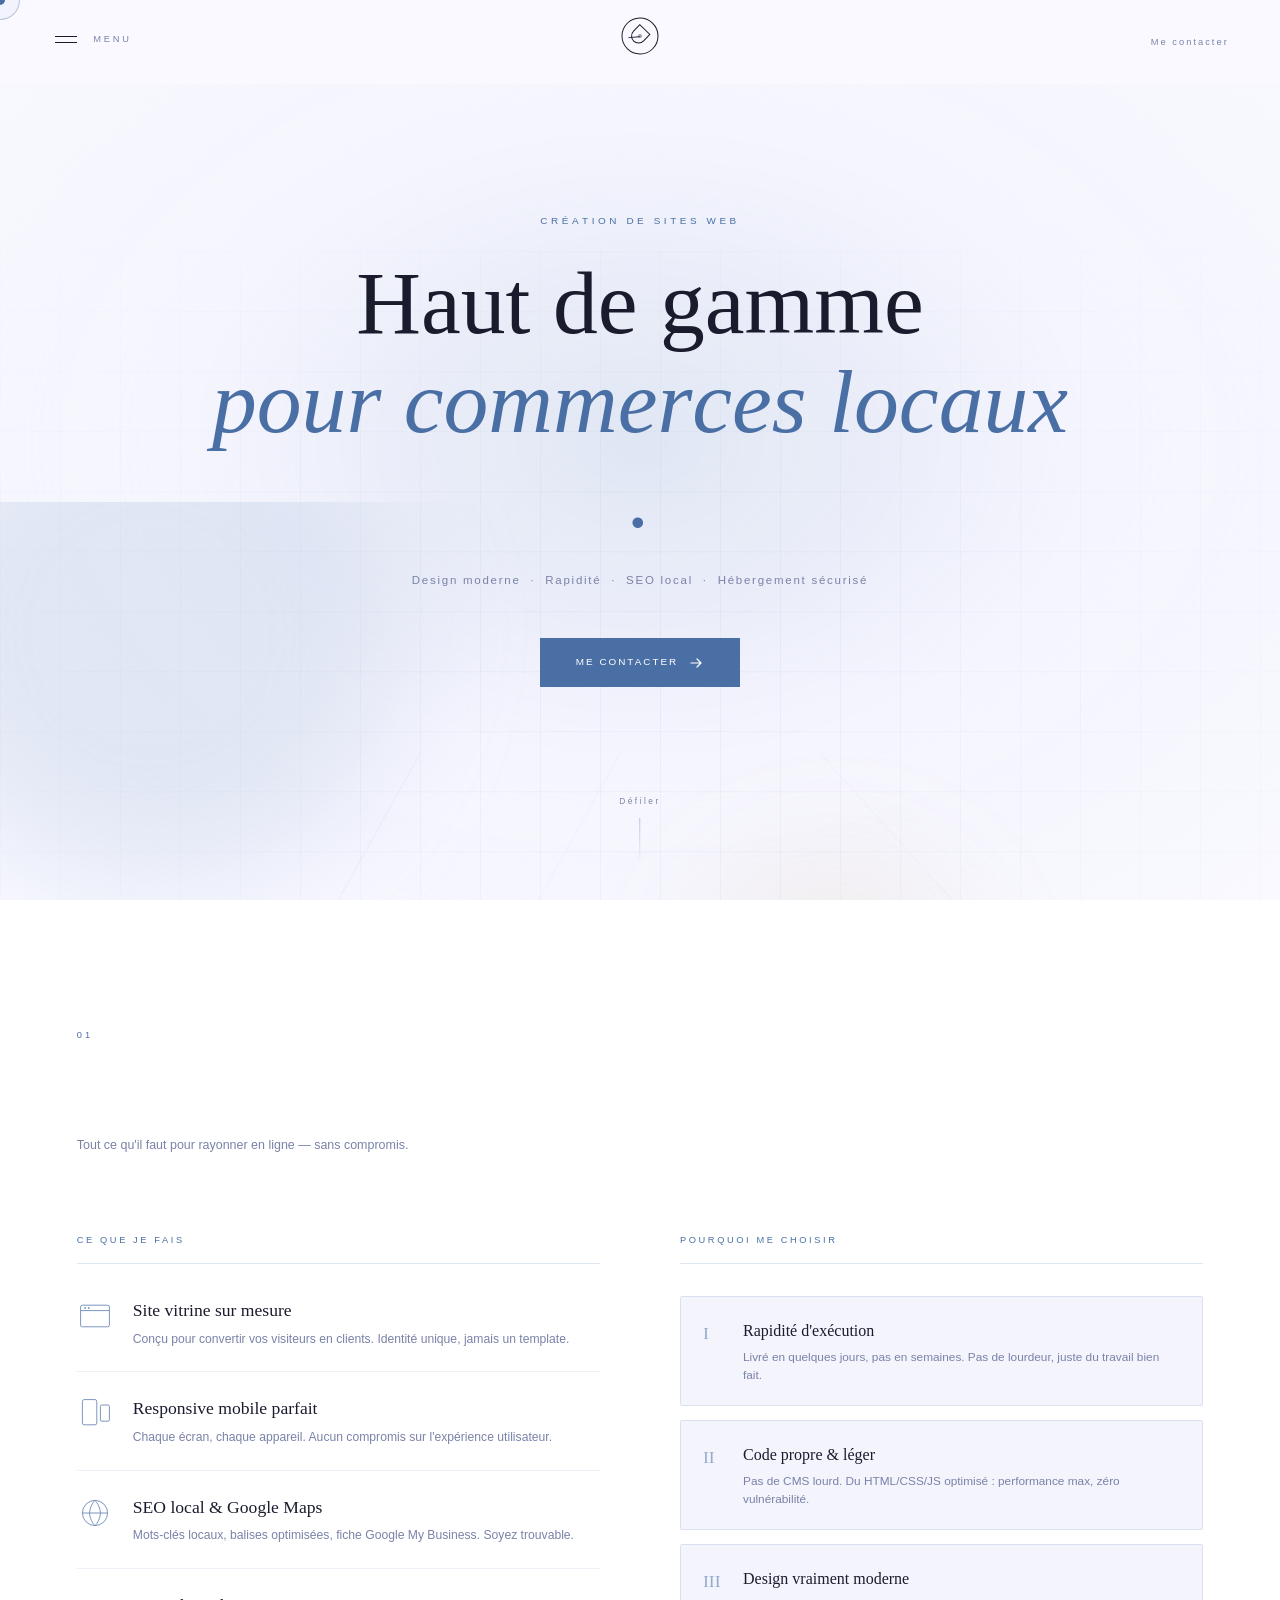
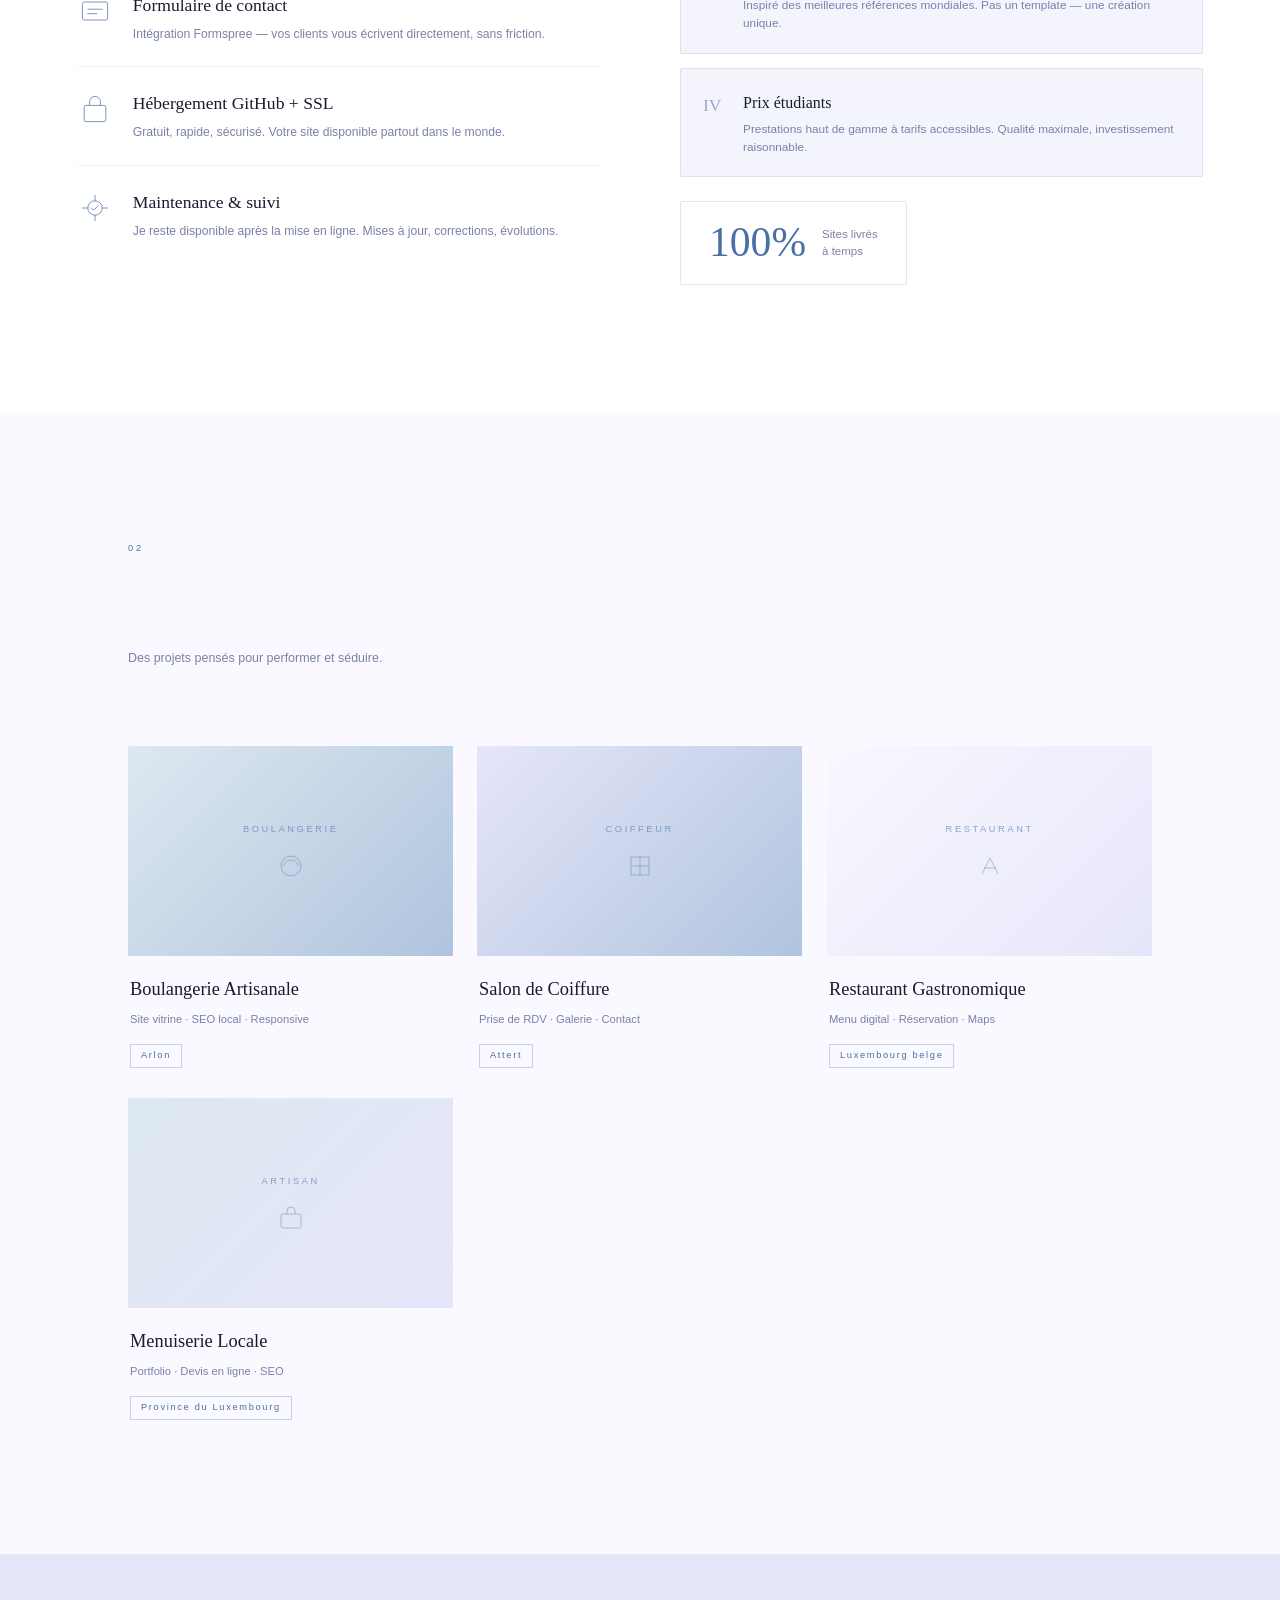
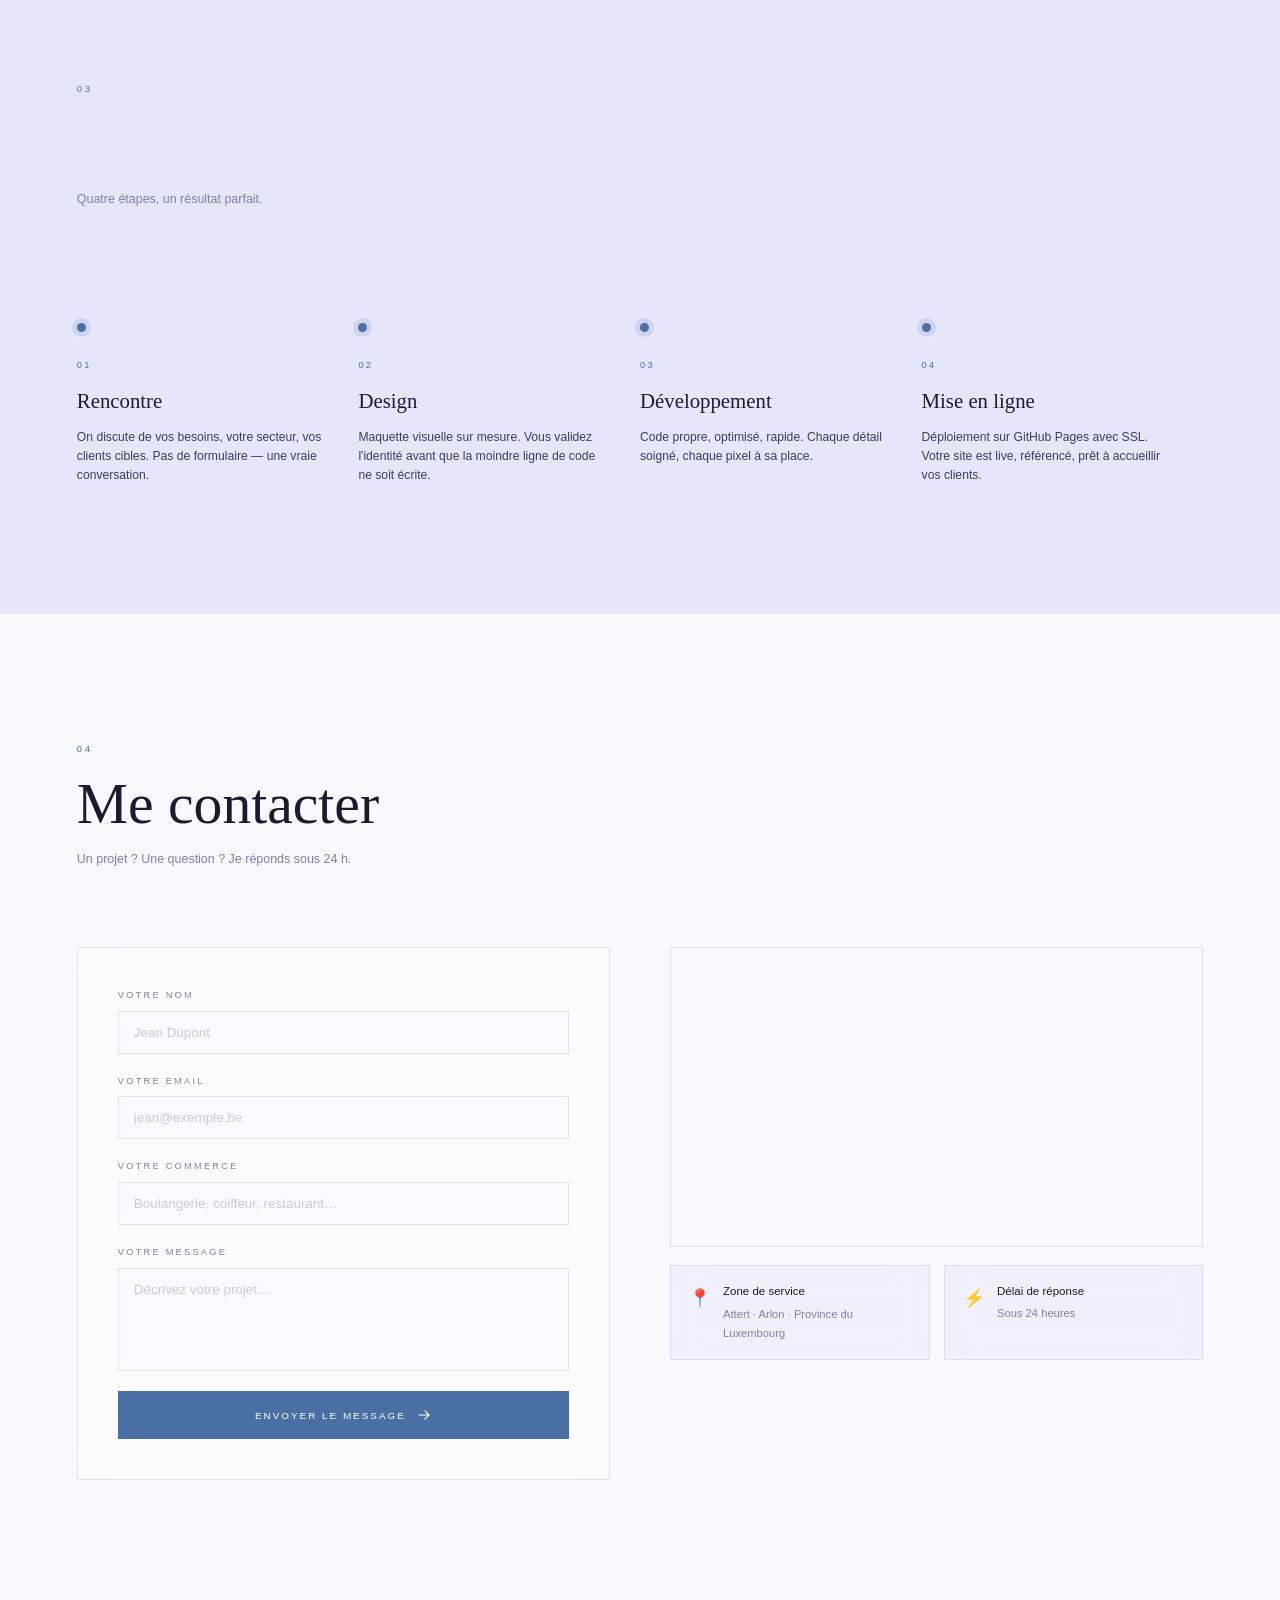
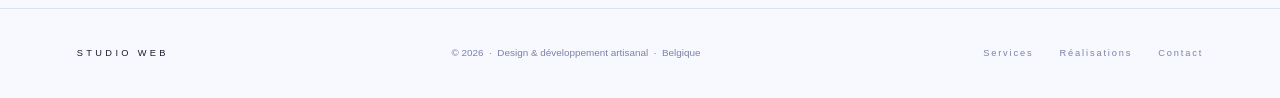
==== commit cf3c4d49: "Update Formspree action URL in contact form" ====
--- a/index.html
+++ b/index.html
@@ -366,7 +366,7 @@
 
     <div class="contact-grid">
       <!-- Formulaire — remplacez YOUR_FORM_ID par votre ID Formspree -->
-      <form class="contact-form glass-form reveal-block" action="https://formspree.io/f/YOUR_FORM_ID" method="POST" id="contactForm" data-delay="0">
+      <form class="contact-form glass-form reveal-block" action="https://formspree.io/f/xeedegpw" method="POST" id="contactForm" data-delay="0">
         <div class="form-group">
           <label for="name">Votre nom</label>
           <input type="text" id="name" name="name" placeholder="Jean Dupont" required autocomplete="name"/>
--- a/style.css
+++ b/style.css
@@ -1,25 +1,34 @@
 /* ══════════════════════════════════════════════════════════
-   STUDIO WEB — style.css
-   Premium · Minimaliste · Luxe
+   STUDIO WEB — style.css   (palette claire · effets premium)
    ══════════════════════════════════════════════════════════ */
 
 /* ─── Variables ─────────────────────────────────────────── */
 :root {
-  --ink:      #0a0b0f;
-  --ink-soft: #1c1e26;
-  --mist:     #f4f3ef;
-  --mist-mid: #e8e6e0;
-  --silver:   #9ea3b0;
-  --accent:   #c8a96e;          /* or chaud */
-  --accent-2: #4a6fa5;          /* bleu nuit */
-  --glass:    rgba(244,243,239,0.04);
-  --glass-border: rgba(255,255,255,0.08);
-
+  /* Palette claire issue des screenshots */
+  --c-bg:        #f8f8ff;   /* fond principal */
+  --c-mid:       #e6e6fa;   /* lavande douce  */
+  --c-blue:      #b0c4de;   /* bleu acier     */
+
+  /* Dérivés */
+  --c-ink:       #1a1c2e;   /* texte foncé    */
+  --c-ink-soft:  #3a3d5c;
+  --c-silver:    #7a82a8;   /* texte secondaire */
+  --c-accent:    #4a6fa5;   /* bleu nuit accent */
+  --c-gold:      #c8a96e;   /* touche or        */
+
+  /* Glass */
+  --glass-bg:    rgba(255,255,255,0.55);
+  --glass-bg2:   rgba(230,230,250,0.45);
+  --glass-border:rgba(176,196,222,0.40);
+  --glass-blur:  blur(18px);
+
+  /* Typo */
   --ff-display: 'Cormorant Garamond', Georgia, serif;
   --ff-body:    'Montserrat', sans-serif;
 
-  --ease-luxury: cubic-bezier(0.16, 1, 0.3, 1);
-  --ease-slide:  cubic-bezier(0.77, 0, 0.175, 1);
+  /* Easing */
+  --ease-lux:   cubic-bezier(0.16, 1, 0.3, 1);
+  --ease-slide: cubic-bezier(0.77, 0, 0.175, 1);
 
   --section-pad: clamp(80px, 10vw, 140px);
   --container:   min(1200px, 92vw);
@@ -29,16 +38,18 @@
 *, *::before, *::after { box-sizing: border-box; margin: 0; padding: 0; }
 html { scroll-behavior: smooth; font-size: 16px; }
 body {
-  background: var(--ink);
-  color: var(--mist);
+  background: var(--c-bg);
+  color: var(--c-ink);
   font-family: var(--ff-body);
   font-weight: 300;
   line-height: 1.7;
   overflow-x: hidden;
   cursor: none;
+  /* color shift géré via JS sur background */
+  transition: background-color 1.2s ease;
 }
 img { display: block; max-width: 100%; }
-a  { color: inherit; text-decoration: none; }
+a   { color: inherit; text-decoration: none; }
 button { cursor: none; background: none; border: none; }
 
 /* ─── Custom Cursor ──────────────────────────────────────── */
@@ -46,180 +57,159 @@
   position: fixed;
   width: 10px; height: 10px;
   border-radius: 50%;
-  background: var(--accent);
+  background: var(--c-accent);
   pointer-events: none;
   z-index: 9999;
   transform: translate(-50%, -50%);
-  transition: width .3s var(--ease-luxury),
-              height .3s var(--ease-luxury),
-              background .3s;
-  mix-blend-mode: screen;
+  transition: width .3s var(--ease-lux), height .3s var(--ease-lux);
+  will-change: left, top;
 }
 .cursor-trail {
   position: fixed;
-  width: 38px; height: 38px;
+  width: 40px; height: 40px;
   border-radius: 50%;
-  border: 1px solid rgba(200, 169, 110, 0.35);
+  border: 1.5px solid rgba(74,111,165,0.35);
+  background: rgba(74,111,165,0.04);
   pointer-events: none;
   z-index: 9998;
   transform: translate(-50%, -50%);
-  transition: left .12s var(--ease-luxury),
-              top  .12s var(--ease-luxury),
-              width .3s var(--ease-luxury),
-              height .3s var(--ease-luxury),
-              opacity .3s;
+  transition: width .35s var(--ease-lux), height .35s var(--ease-lux);
+  will-change: left, top;
 }
 body:has(a:hover) .cursor,
 body:has(button:hover) .cursor { width: 18px; height: 18px; }
 body:has(a:hover) .cursor-trail,
-body:has(button:hover) .cursor-trail { width: 56px; height: 56px; opacity: .6; }
+body:has(button:hover) .cursor-trail { width: 60px; height: 60px; background: rgba(74,111,165,0.07); }
 
 /* ─── Loader ─────────────────────────────────────────────── */
 .loader {
   position: fixed; inset: 0;
-  background: var(--ink);
+  background: var(--c-bg);
   z-index: 8000;
   display: flex; align-items: center; justify-content: center;
-  transition: opacity .8s var(--ease-luxury), visibility .8s;
-}
-.loader.hidden { opacity: 0; visibility: hidden; }
+  transition: opacity .8s var(--ease-lux), visibility .8s;
+}
+.loader.hidden { opacity: 0; visibility: hidden; pointer-events: none; }
 .loader-inner { text-align: center; }
 .loader-line {
   display: block;
   width: 0; height: 1px;
-  background: var(--accent);
+  background: var(--c-accent);
   margin: 0 auto 20px;
-  animation: lineGrow 1.2s var(--ease-luxury) forwards;
+  animation: lineGrow 1.2s var(--ease-lux) forwards;
 }
 @keyframes lineGrow { to { width: 120px; } }
 .loader-text {
   font-family: var(--ff-body);
-  font-size: .65rem;
-  letter-spacing: .35em;
-  color: var(--silver);
-  animation: fadeIn .8s .6s both;
-}
-@keyframes fadeIn { from { opacity: 0; } to { opacity: 1; } }
+  font-size: .6rem;
+  letter-spacing: .38em;
+  color: var(--c-silver);
+  animation: fadeUp .8s .6s both;
+}
+@keyframes fadeUp  { from { opacity:0; transform:translateY(8px); } to { opacity:1; transform:none; } }
+@keyframes fadeIn  { from { opacity:0; } to { opacity:1; } }
 
 /* ─── Header ─────────────────────────────────────────────── */
 .header {
   position: fixed; top: 0; left: 0; right: 0;
   z-index: 1000;
   display: flex; align-items: center; justify-content: space-between;
-  padding: 24px clamp(24px, 4vw, 60px);
-  transition: padding .5s var(--ease-luxury),
-              background .5s var(--ease-luxury),
-              backdrop-filter .5s;
+  padding: 26px clamp(24px, 4vw, 60px);
+  transition: padding .5s var(--ease-lux), background .5s, backdrop-filter .5s, border-color .5s;
+  border-bottom: 1px solid transparent;
 }
 .header.scrolled {
   padding-top: 14px; padding-bottom: 14px;
-  background: rgba(10,11,15,.82);
-  backdrop-filter: blur(20px);
-  border-bottom: 1px solid var(--glass-border);
+  background: rgba(248,248,255,.85);
+  backdrop-filter: var(--glass-blur);
+  border-bottom-color: var(--glass-border);
 }
 .header-left { display: flex; align-items: center; gap: 12px; }
-.header-label {
-  font-size: .6rem; letter-spacing: .3em; color: var(--silver);
-  transition: color .3s;
-}
-.nav-toggle {
-  display: flex; flex-direction: column; gap: 5px;
-  padding: 4px;
-}
+.header-label { font-size: .58rem; letter-spacing: .3em; color: var(--c-silver); }
+.nav-toggle { display: flex; flex-direction: column; gap: 5px; padding: 4px; }
 .nav-toggle span {
   display: block; width: 22px; height: 1px;
-  background: var(--mist);
+  background: var(--c-ink);
   transition: transform .4s var(--ease-slide), opacity .3s;
 }
-.nav-toggle.open span:first-child { transform: rotate(45deg) translate(4px, 4px); }
-.nav-toggle.open span:last-child  { transform: rotate(-45deg) translate(4px, -4px); }
-
+.nav-toggle.open span:first-child { transform: rotate(45deg) translate(4px,4px); }
+.nav-toggle.open span:last-child  { transform: rotate(-45deg) translate(4px,-4px); }
 .header-logo {
   position: absolute; left: 50%; transform: translateX(-50%);
-  color: var(--mist);
-  opacity: .85;
-  transition: opacity .3s;
-}
-.header-logo:hover { opacity: 1; }
-
+  color: var(--c-ink);
+  transition: color .3s;
+}
+.header-logo:hover { color: var(--c-accent); }
 .header-cta {
-  font-size: .6rem; letter-spacing: .25em; color: var(--silver);
+  font-size: .58rem; letter-spacing: .22em;
+  color: var(--c-silver);
   border-bottom: 1px solid transparent;
   padding-bottom: 2px;
   transition: color .3s, border-color .3s;
 }
-.header-cta:hover { color: var(--accent); border-color: var(--accent); }
+.header-cta:hover { color: var(--c-accent); border-color: var(--c-accent); }
 
 /* ─── Nav Overlay ────────────────────────────────────────── */
 .nav-overlay {
   position: fixed; inset: 0;
-  background: var(--ink-soft);
+  background: var(--c-mid);
   z-index: 900;
   display: flex; align-items: center; justify-content: center;
   clip-path: circle(0% at 40px 40px);
-  transition: clip-path .8s var(--ease-slide);
+  transition: clip-path .85s var(--ease-slide);
   pointer-events: none;
 }
-.nav-overlay.open {
-  clip-path: circle(150% at 40px 40px);
-  pointer-events: all;
-}
-.nav-links {
-  list-style: none;
-  display: flex; flex-direction: column; gap: 8px;
-}
+.nav-overlay.open { clip-path: circle(150% at 40px 40px); pointer-events: all; }
+.nav-links { list-style: none; display: flex; flex-direction: column; gap: 6px; }
 .nav-links li { overflow: hidden; }
 .nav-links a {
   font-family: var(--ff-display);
-  font-size: clamp(2.5rem, 5vw, 4.5rem);
+  font-size: clamp(2.4rem, 5vw, 4.5rem);
   font-weight: 300;
-  letter-spacing: .02em;
-  color: var(--mist);
-  display: flex; align-items: baseline; gap: 18px;
-  transition: color .3s, transform .3s var(--ease-luxury);
+  color: var(--c-ink);
+  display: inline-block;
   transform: translateY(100%);
-  display: inline-block;
-}
-.nav-overlay.open .nav-links a {
-  transform: translateY(0);
-  transition: color .3s, transform .6s var(--ease-luxury);
-}
-.nav-links li:nth-child(1) a { transition-delay: .15s; }
-.nav-links li:nth-child(2) a { transition-delay: .20s; }
-.nav-links li:nth-child(3) a { transition-delay: .25s; }
+  transition: color .3s, transform .6s var(--ease-lux);
+}
+.nav-overlay.open .nav-links a { transform: translateY(0); }
+.nav-links li:nth-child(1) a { transition-delay: .12s; }
+.nav-links li:nth-child(2) a { transition-delay: .18s; }
+.nav-links li:nth-child(3) a { transition-delay: .24s; }
 .nav-links li:nth-child(4) a { transition-delay: .30s; }
-.nav-links li:nth-child(5) a { transition-delay: .35s; }
-.nav-links a[data-num]::before {
+.nav-links a::before {
   content: attr(data-num);
   font-family: var(--ff-body);
-  font-size: .65rem;
-  letter-spacing: .25em;
-  color: var(--silver);
-  margin-right: 12px;
+  font-size: .58rem;
+  letter-spacing: .22em;
+  color: var(--c-accent);
+  margin-right: 14px;
   vertical-align: middle;
 }
-.nav-links a:hover { color: var(--accent); }
+.nav-links a:hover { color: var(--c-accent); }
 .nav-tagline {
-  margin-top: 40px;
-  font-size: .65rem; letter-spacing: .3em;
-  color: var(--silver);
-  text-align: center;
+  margin-top: 40px; font-size: .6rem; letter-spacing: .32em;
+  color: var(--c-silver); text-align: center;
+  opacity: 0; transition: opacity .4s .5s;
+}
+.nav-overlay.open .nav-tagline { opacity: 1; }
+
+/* ─── Scroll Reveal ──────────────────────────────────────── */
+.reveal-block {
   opacity: 0;
-  transition: opacity .4s .5s;
-}
-.nav-overlay.open .nav-tagline { opacity: 1; }
-
-/* ─── Reveal Animations ──────────────────────────────────── */
-.reveal-up {
+  transform: translateY(28px);
+  transition: opacity .85s var(--ease-lux), transform .85s var(--ease-lux);
+}
+.reveal-block.visible { opacity: 1; transform: none; }
+
+/* ─── Split-text letters ─────────────────────────────────── */
+/* JS crée des <span class="split-char"> autour de chaque lettre */
+.split-char {
+  display: inline-block;
   opacity: 0;
-  transform: translateY(32px);
-  transition: opacity .9s var(--ease-luxury), transform .9s var(--ease-luxury);
-}
-.reveal-up.visible { opacity: 1; transform: translateY(0); }
-.delay-1 { transition-delay: .15s; }
-.delay-2 { transition-delay: .30s; }
-.delay-3 { transition-delay: .45s; }
-.delay-4 { transition-delay: .60s; }
+  transform: translateY(40px) rotate(4deg);
+  transition: opacity .55s var(--ease-lux), transform .55s var(--ease-lux);
+}
+.split-char.visible { opacity: 1; transform: none; }
 
 /* ─── Hero ───────────────────────────────────────────────── */
 .hero {
@@ -230,91 +220,115 @@
   padding: 0 clamp(24px, 6vw, 100px);
   overflow: hidden;
 }
-.hero-bg {
-  position: absolute; inset: 0; z-index: 0;
-}
-.hero-grid {
+
+/* Parallax layers */
+.parallax-layer {
   position: absolute; inset: 0;
+  pointer-events: none;
+  will-change: transform;
+}
+.layer-bg {
+  /* color shift via JS — base */
+  background: radial-gradient(ellipse 70% 70% at 50% 40%,
+    rgba(176,196,222,.35) 0%,
+    rgba(230,230,250,.20) 50%,
+    transparent 100%);
+}
+.layer-grid {
   background-image:
-    linear-gradient(rgba(255,255,255,.025) 1px, transparent 1px),
-    linear-gradient(90deg, rgba(255,255,255,.025) 1px, transparent 1px);
+    linear-gradient(rgba(74,111,165,.06) 1px, transparent 1px),
+    linear-gradient(90deg, rgba(74,111,165,.06) 1px, transparent 1px);
   background-size: 60px 60px;
   mask-image: radial-gradient(ellipse 80% 80% at 50% 50%, black, transparent);
 }
-.hero-gradient {
-  position: absolute; inset: 0;
-  background: radial-gradient(ellipse 60% 60% at 50% 40%,
-    rgba(74, 111, 165, .18) 0%,
-    rgba(200, 169, 110, .06) 50%,
-    transparent 100%);
-}
+.layer-orbs { overflow: hidden; }
+.orb {
+  position: absolute;
+  border-radius: 50%;
+  filter: blur(60px);
+  will-change: transform;
+}
+.orb-1 {
+  width: 500px; height: 500px;
+  background: rgba(176,196,222,.30);
+  top: -120px; left: -100px;
+}
+.orb-2 {
+  width: 400px; height: 400px;
+  background: rgba(230,230,250,.40);
+  bottom: -80px; right: -80px;
+}
+.orb-3 {
+  width: 260px; height: 260px;
+  background: rgba(200,169,110,.12);
+  top: 40%; left: 55%;
+}
+.layer-lines { overflow: hidden; }
+.deco-lines { position: absolute; inset: 0; width: 100%; height: 100%; }
 
 .hero-content {
-  position: relative; z-index: 1;
+  position: relative; z-index: 2;
   max-width: 860px;
 }
 .hero-eyebrow {
-  font-size: .65rem;
-  letter-spacing: .35em;
-  color: var(--accent);
-  margin-bottom: 28px;
+  font-size: .62rem; letter-spacing: .36em;
+  color: var(--c-accent);
+  margin-bottom: 26px;
   text-transform: uppercase;
+  display: block;
 }
 .hero-title {
   font-family: var(--ff-display);
   font-size: clamp(3rem, 7vw, 6.5rem);
   font-weight: 300;
-  line-height: 1.05;
-  margin-bottom: 28px;
+  line-height: 1.06;
+  margin-bottom: 26px;
   display: flex; flex-direction: column; gap: 4px;
-}
-.hero-title em {
-  font-style: italic;
-  color: var(--accent);
-}
+  color: var(--c-ink);
+}
+.hero-title em { font-style: italic; color: var(--c-accent); }
 .hero-sub {
-  font-size: .72rem;
-  letter-spacing: .18em;
-  color: var(--silver);
+  font-size: .72rem; letter-spacing: .15em;
+  color: var(--c-silver);
   margin-bottom: 48px;
-}
-
+  display: block;
+}
+.hero-btn { margin: 0 auto; }
 .hero-scroll-hint {
-  position: absolute; bottom: 40px; left: 50%; transform: translateX(-50%);
+  position: absolute; bottom: 36px; left: 50%; transform: translateX(-50%);
   display: flex; flex-direction: column; align-items: center; gap: 10px;
-  color: var(--silver);
-  font-size: .55rem; letter-spacing: .3em;
-  animation: fadeIn 1s 2s both;
+  color: var(--c-silver);
+  font-size: .52rem; letter-spacing: .3em;
+  animation: fadeIn 1s 2.2s both;
+  z-index: 2;
 }
 .scroll-line {
-  width: 1px; height: 48px;
-  background: linear-gradient(to bottom, var(--silver), transparent);
-  animation: scrollPulse 2s infinite;
+  width: 1px; height: 46px;
+  background: linear-gradient(to bottom, var(--c-blue), transparent);
+  animation: scrollPulse 2.2s infinite;
 }
 @keyframes scrollPulse {
-  0%, 100% { opacity: .3; transform: scaleY(1); }
-  50%       { opacity: 1;  transform: scaleY(1.2); }
+  0%,100% { opacity:.3; transform: scaleY(1); }
+  50%      { opacity:1;  transform: scaleY(1.15); }
 }
 
 /* ─── Button ─────────────────────────────────────────────── */
 .btn-primary {
   display: inline-flex; align-items: center; gap: 10px;
   font-family: var(--ff-body);
-  font-size: .65rem; font-weight: 400;
-  letter-spacing: .2em;
-  text-transform: uppercase;
-  color: var(--ink);
-  background: var(--accent);
+  font-size: .62rem; font-weight: 400;
+  letter-spacing: .2em; text-transform: uppercase;
+  color: #fff;
+  background: var(--c-accent);
   padding: 16px 36px;
+  position: relative; overflow: hidden;
   border: none;
-  position: relative;
-  overflow: hidden;
   transition: color .4s;
 }
 .btn-primary::before {
   content: '';
   position: absolute; inset: 0;
-  background: var(--mist);
+  background: var(--c-ink);
   transform: translateX(-101%);
   transition: transform .5s var(--ease-slide);
 }
@@ -328,336 +342,335 @@
   max-width: var(--container);
   margin: 0 auto;
 }
-.section-header {
-  margin-bottom: clamp(48px, 6vw, 80px);
-  position: relative;
-}
+.section-header { margin-bottom: clamp(44px, 6vw, 80px); }
 .section-num {
   display: block;
-  font-size: .6rem; letter-spacing: .3em;
-  color: var(--accent);
-  margin-bottom: 16px;
+  font-size: .58rem; letter-spacing: .32em;
+  color: var(--c-accent);
+  margin-bottom: 14px;
 }
 .section-title {
   font-family: var(--ff-display);
-  font-size: clamp(2rem, 4.5vw, 4rem);
-  font-weight: 300;
-  line-height: 1.1;
-  color: var(--mist);
-}
-.section-title em {
-  font-style: italic;
-  color: var(--accent);
-}
+  font-size: clamp(2rem, 4.5vw, 3.8rem);
+  font-weight: 300; line-height: 1.1;
+  color: var(--c-ink);
+}
+.section-title em { font-style: italic; color: var(--c-accent); }
 .section-sub {
-  margin-top: 16px;
-  font-size: .8rem;
-  color: var(--silver);
-  max-width: 480px;
-}
-
-/* ─── Services ───────────────────────────────────────────── */
-.services-grid {
-  display: grid;
-  grid-template-columns: repeat(auto-fit, minmax(260px, 1fr));
-  gap: 1px;
-  background: var(--glass-border);
-  border: 1px solid var(--glass-border);
-}
-.service-card {
-  background: var(--ink);
-  padding: clamp(28px, 4vw, 44px);
-  transition: background .4s var(--ease-luxury);
-  opacity: 0;
-  transform: translateY(24px);
-}
-.service-card.visible {
-  opacity: 1; transform: translateY(0);
-  transition: opacity .7s var(--ease-luxury),
-              transform .7s var(--ease-luxury),
-              background .4s;
-}
-.service-card:hover { background: var(--ink-soft); }
-.service-icon {
-  width: 40px; height: 40px;
-  color: var(--accent);
-  margin-bottom: 24px;
-  opacity: .8;
-}
-.service-icon svg { width: 100%; height: 100%; }
-.service-card h3 {
-  font-family: var(--ff-display);
-  font-size: 1.25rem;
-  font-weight: 400;
-  margin-bottom: 10px;
-  color: var(--mist);
-}
-.service-card p {
-  font-size: .8rem;
-  color: var(--silver);
-  line-height: 1.65;
-}
-
-/* ─── Why ────────────────────────────────────────────────── */
-.why {
-  position: relative;
-  padding-top: var(--section-pad);
-  padding-bottom: var(--section-pad);
+  margin-top: 14px;
+  font-size: .78rem; color: var(--c-silver); max-width: 480px;
+}
+
+/* ─── Services + Why fusionnés ───────────────────────────── */
+.services-why {
   max-width: 100%;
-  background: var(--ink-soft);
-}
-.why .section-header { max-width: var(--container); margin-left: auto; margin-right: auto; }
-.why-bg-text {
-  position: absolute; top: 50%; left: 50%;
-  transform: translate(-50%, -50%);
-  font-family: var(--ff-display);
-  font-size: clamp(80px, 14vw, 200px);
-  font-weight: 600;
-  letter-spacing: .08em;
-  color: rgba(255,255,255,.02);
-  pointer-events: none;
-  white-space: nowrap;
-  user-select: none;
-}
-.why-grid {
+  background: #fff;
+  padding: var(--section-pad) clamp(24px, 6vw, 100px);
+}
+.services-why .section-header { max-width: var(--container); margin: 0 auto clamp(44px, 6vw, 80px); }
+.sw-grid {
   max-width: var(--container);
   margin: 0 auto;
   display: grid;
-  grid-template-columns: repeat(auto-fit, minmax(220px, 1fr));
-  gap: 40px 60px;
-}
-.why-card {
-  opacity: 0; transform: translateY(20px);
-  transition: opacity .7s var(--ease-luxury), transform .7s var(--ease-luxury);
-  border-top: 1px solid var(--glass-border);
-  padding-top: 28px;
-}
-.why-card.visible { opacity: 1; transform: translateY(0); }
-.why-num {
-  display: block;
-  font-family: var(--ff-display);
-  font-size: 1.1rem;
-  color: var(--accent);
-  opacity: .6;
-  margin-bottom: 16px;
-}
-.why-card h3 {
-  font-family: var(--ff-display);
-  font-size: 1.15rem;
-  font-weight: 400;
-  margin-bottom: 10px;
-}
-.why-card p { font-size: .8rem; color: var(--silver); }
+  grid-template-columns: 1fr 1fr;
+  gap: 60px 80px;
+  align-items: start;
+}
+.col-label {
+  font-size: .58rem; letter-spacing: .28em;
+  color: var(--c-accent); text-transform: uppercase;
+  margin-bottom: 32px;
+  padding-bottom: 14px;
+  border-bottom: 1px solid var(--glass-border);
+}
+
+/* Services list */
+.services-list { display: flex; flex-direction: column; gap: 0; }
+.service-item {
+  display: flex; gap: 20px; align-items: flex-start;
+  padding: 22px 0;
+  border-bottom: 1px solid rgba(176,196,222,.22);
+}
+.service-item:first-child { padding-top: 0; }
+.service-item:last-child  { border-bottom: none; }
+.service-icon {
+  width: 36px; height: 36px;
+  color: var(--c-accent);
+  flex-shrink: 0; opacity: .8;
+  margin-top: 2px;
+}
+.service-icon svg { width: 100%; height: 100%; }
+.service-item h3 {
+  font-family: var(--ff-display);
+  font-size: 1.1rem; font-weight: 400;
+  margin-bottom: 4px; color: var(--c-ink);
+}
+.service-item p { font-size: .76rem; color: var(--c-silver); line-height: 1.6; }
+
+/* Why col */
+.why-cards { display: flex; flex-direction: column; gap: 14px; }
+.why-glass {
+  /* Glassmorphism dynamique */
+  display: flex; gap: 16px; align-items: flex-start;
+  padding: 20px 22px;
+  background: var(--glass-bg2);
+  backdrop-filter: var(--glass-blur);
+  -webkit-backdrop-filter: var(--glass-blur);
+  border: 1px solid var(--glass-border);
+  border-radius: 2px;
+  transition: background .4s, box-shadow .4s, transform .4s var(--ease-lux);
+}
+.why-glass:hover {
+  background: rgba(255,255,255,.75);
+  box-shadow: 0 8px 32px rgba(74,111,165,.10);
+  transform: translateY(-3px);
+}
+.why-roman {
+  font-family: var(--ff-display);
+  font-size: 1.1rem; color: var(--c-accent);
+  opacity: .55; flex-shrink: 0; width: 24px;
+  padding-top: 2px;
+}
+.why-glass h3 {
+  font-family: var(--ff-display);
+  font-size: 1rem; font-weight: 400;
+  margin-bottom: 4px; color: var(--c-ink);
+}
+.why-glass p { font-size: .74rem; color: var(--c-silver); line-height: 1.55; }
+
+/* Badge glassmorphism */
+.glass-badge {
+  margin-top: 24px;
+  display: inline-flex; align-items: center; gap: 16px;
+  padding: 20px 28px;
+  background: var(--glass-bg);
+  backdrop-filter: var(--glass-blur);
+  -webkit-backdrop-filter: var(--glass-blur);
+  border: 1px solid var(--glass-border);
+  border-radius: 2px;
+}
+.badge-num {
+  font-family: var(--ff-display);
+  font-size: 2.6rem; font-weight: 300;
+  color: var(--c-accent); line-height: 1;
+}
+.badge-label { font-size: .72rem; color: var(--c-silver); line-height: 1.5; }
 
 /* ─── Projects ───────────────────────────────────────────── */
 .projects-grid {
   display: grid;
-  grid-template-columns: repeat(auto-fit, minmax(280px, 1fr));
+  grid-template-columns: repeat(auto-fit, minmax(260px, 1fr));
   gap: 24px;
 }
 .project-card {
-  opacity: 0; transform: translateY(20px);
-  transition: opacity .7s var(--ease-luxury), transform .7s var(--ease-luxury);
   overflow: hidden;
-}
-.project-card.visible { opacity: 1; transform: translateY(0); }
+  will-change: transform;
+  transition: transform .5s var(--ease-lux), box-shadow .5s var(--ease-lux),
+              opacity .7s var(--ease-lux);
+}
 .project-thumb {
-  height: 220px;
+  height: 210px;
+  background: linear-gradient(135deg, var(--c1), var(--c2));
   display: flex; align-items: center; justify-content: center;
-  position: relative;
-  overflow: hidden;
-  transition: transform .6s var(--ease-luxury);
-}
-.project-card:hover .project-thumb { transform: scale(1.03); }
-.project-thumb-inner {
-  display: flex; flex-direction: column; align-items: center; gap: 16px;
-}
+  position: relative; overflow: hidden;
+  transition: transform .6s var(--ease-lux);
+}
+.project-card:hover .project-thumb { transform: scale(1.04); }
+.project-thumb::after {
+  content: '';
+  position: absolute; inset: 0;
+  background: rgba(74,111,165,.05);
+  opacity: 0;
+  transition: opacity .4s;
+}
+.project-card:hover .project-thumb::after { opacity: 1; }
+.project-thumb-inner { display: flex; flex-direction: column; align-items: center; gap: 14px; }
 .project-thumb-inner span {
-  font-size: .6rem; letter-spacing: .3em;
-  color: rgba(255,255,255,.4);
-  text-transform: uppercase;
-}
-.project-info { padding: 20px 0 8px; }
+  font-size: .58rem; letter-spacing: .28em;
+  color: rgba(74,111,165,.6); text-transform: uppercase;
+}
+.project-info { padding: 18px 2px 6px; }
 .project-info h3 {
   font-family: var(--ff-display);
-  font-size: 1.2rem;
-  font-weight: 400;
-  margin-bottom: 6px;
-}
-.project-info p { font-size: .72rem; color: var(--silver); margin-bottom: 10px; }
+  font-size: 1.15rem; font-weight: 400;
+  margin-bottom: 5px; color: var(--c-ink);
+}
+.project-info p { font-size: .7rem; color: var(--c-silver); margin-bottom: 10px; }
 .project-tag {
   display: inline-block;
-  font-size: .6rem; letter-spacing: .2em;
-  color: var(--accent);
-  border: 1px solid rgba(200,169,110,.3);
+  font-size: .58rem; letter-spacing: .18em;
+  color: var(--c-accent);
+  border: 1px solid rgba(74,111,165,.28);
   padding: 3px 10px;
 }
 
-/* ─── Process ────────────────────────────────────────────── */
-.process { max-width: 100%; background: var(--ink); }
-.process .section-header { max-width: var(--container); margin-left: auto; margin-right: auto; }
+/* ─── Process / Timeline ─────────────────────────────────── */
+.process {
+  max-width: 100%;
+  background: var(--c-mid);
+  padding: var(--section-pad) clamp(24px, 6vw, 100px);
+}
+.process .section-header { max-width: var(--container); margin: 0 auto clamp(44px, 6vw, 80px); }
 .timeline {
   max-width: var(--container);
   margin: 0 auto;
   display: grid;
-  grid-template-columns: repeat(auto-fit, minmax(200px, 1fr));
+  grid-template-columns: repeat(4, 1fr);
   gap: 0;
   position: relative;
-  padding-top: 40px;
-}
-.timeline-track {
+  padding-top: 36px;
+}
+.timeline-progress {
   position: absolute;
-  top: 40px; left: 0; right: 0;
+  top: 36px; left: 0;
   height: 1px;
-  background: linear-gradient(90deg, var(--accent), rgba(200,169,110,.15));
+  background: linear-gradient(90deg, var(--c-accent), var(--c-blue));
+  width: 0;
+  transition: width .6s var(--ease-lux);
+  z-index: 1;
 }
 .timeline-item {
-  padding: 0 32px 0 0;
-  opacity: 0; transform: translateY(20px);
-  transition: opacity .7s var(--ease-luxury), transform .7s var(--ease-luxury);
-}
-.timeline-item.visible { opacity: 1; transform: translateY(0); }
+  padding: 0 28px 0 0;
+  position: relative;
+}
 .timeline-dot {
-  width: 8px; height: 8px;
+  width: 9px; height: 9px;
   border-radius: 50%;
-  background: var(--accent);
-  box-shadow: 0 0 0 4px rgba(200,169,110,.15);
-  margin-bottom: 28px;
+  background: var(--c-accent);
+  box-shadow: 0 0 0 5px rgba(74,111,165,.15);
+  margin-bottom: 26px;
+  position: relative; z-index: 2;
 }
 .timeline-step {
-  display: block;
-  font-size: .6rem; letter-spacing: .25em;
-  color: var(--accent);
-  margin-bottom: 10px;
+  display: block; font-size: .58rem; letter-spacing: .24em;
+  color: var(--c-accent); margin-bottom: 9px;
 }
 .timeline-content h3 {
   font-family: var(--ff-display);
-  font-size: 1.35rem;
-  font-weight: 400;
-  margin-bottom: 10px;
-}
-.timeline-content p { font-size: .78rem; color: var(--silver); line-height: 1.6; }
+  font-size: 1.3rem; font-weight: 400;
+  margin-bottom: 9px; color: var(--c-ink);
+}
+.timeline-content p { font-size: .76rem; color: var(--c-ink-soft); line-height: 1.6; }
 
 /* ─── Contact ────────────────────────────────────────────── */
-.contact { max-width: 100%; }
-.contact .section-header { max-width: var(--container); margin-left: auto; margin-right: auto; }
+.contact { max-width: 100%; background: var(--c-bg); }
+.contact .section-header { max-width: var(--container); margin: 0 auto clamp(44px, 6vw, 80px); }
 .contact-grid {
   max-width: var(--container);
   margin: 0 auto;
-  display: grid;
-  grid-template-columns: 1fr 1fr;
-  gap: 60px;
-  align-items: start;
-}
-.contact-form { display: flex; flex-direction: column; gap: 20px; }
-.form-group { display: flex; flex-direction: column; gap: 8px; }
+  display: grid; grid-template-columns: 1fr 1fr;
+  gap: 60px; align-items: start;
+}
+
+/* Glassmorphism form */
+.glass-form {
+  display: flex; flex-direction: column; gap: 20px;
+  background: var(--glass-bg);
+  backdrop-filter: var(--glass-blur);
+  -webkit-backdrop-filter: var(--glass-blur);
+  border: 1px solid var(--glass-border);
+  padding: 40px;
+}
+.form-group { display: flex; flex-direction: column; gap: 7px; }
 .form-group label {
-  font-size: .6rem; letter-spacing: .25em;
-  color: var(--silver); text-transform: uppercase;
+  font-size: .58rem; letter-spacing: .24em;
+  color: var(--c-silver); text-transform: uppercase;
 }
 .form-group input,
 .form-group textarea {
-  background: var(--glass);
+  background: rgba(248,248,255,.7);
   border: 1px solid var(--glass-border);
-  color: var(--mist);
+  color: var(--c-ink);
   font-family: var(--ff-body);
-  font-size: .85rem; font-weight: 300;
-  padding: 14px 16px;
-  outline: none;
-  resize: none;
-  transition: border-color .3s;
+  font-size: .84rem; font-weight: 300;
+  padding: 13px 15px;
+  outline: none; resize: none;
+  transition: border-color .3s, background .3s;
 }
 .form-group input::placeholder,
-.form-group textarea::placeholder { color: rgba(158,163,176,.4); }
+.form-group textarea::placeholder { color: rgba(122,130,168,.4); }
 .form-group input:focus,
-.form-group textarea:focus { border-color: var(--accent); }
+.form-group textarea:focus {
+  border-color: var(--c-accent);
+  background: rgba(255,255,255,.9);
+}
 .form-success {
-  display: none;
-  font-size: .75rem; color: var(--accent);
-  text-align: center; padding-top: 4px;
+  display: none; font-size: .72rem;
+  color: var(--c-accent); text-align: center; padding-top: 4px;
 }
 .form-success.show { display: block; }
 
 .map-glass {
-  height: 320px;
+  height: 300px;
   border: 1px solid var(--glass-border);
   overflow: hidden;
-  filter: grayscale(1) invert(0.88) contrast(0.9);
-  opacity: .7;
-  transition: opacity .4s;
-}
-.map-glass:hover { opacity: 1; }
-.contact-info {
-  margin-top: 24px;
-  display: grid; grid-template-columns: 1fr 1fr; gap: 20px;
-}
-.contact-info p {
-  font-size: .78rem; color: var(--silver); line-height: 1.7;
-}
-.contact-info strong { color: var(--mist); font-weight: 400; display: block; margin-bottom: 4px; }
+  filter: saturate(.7) contrast(.92);
+  transition: filter .4s;
+}
+.map-glass:hover { filter: saturate(1) contrast(1); }
+.contact-info-cards { margin-top: 18px; display: grid; grid-template-columns: 1fr 1fr; gap: 14px; }
+.info-card {
+  /* glass-card */
+  display: flex; align-items: flex-start; gap: 12px;
+  padding: 16px 18px;
+  background: var(--glass-bg2);
+  backdrop-filter: var(--glass-blur);
+  -webkit-backdrop-filter: var(--glass-blur);
+  border: 1px solid var(--glass-border);
+}
+.info-icon { font-size: 1.1rem; flex-shrink: 0; margin-top: 2px; }
+.info-card strong { font-size: .72rem; font-weight: 500; display: block; margin-bottom: 3px; color: var(--c-ink); }
+.info-card p { font-size: .7rem; color: var(--c-silver); }
 
 /* ─── Footer ─────────────────────────────────────────────── */
 .footer {
   border-top: 1px solid var(--glass-border);
-  padding: 40px clamp(24px, 6vw, 100px);
+  padding: 36px clamp(24px, 6vw, 100px);
+  background: var(--c-bg);
 }
 .footer-inner {
   max-width: var(--container); margin: 0 auto;
   display: flex; align-items: center; justify-content: space-between;
   flex-wrap: wrap; gap: 16px;
 }
-.footer-logo {
-  font-family: var(--ff-body);
-  font-size: .6rem; letter-spacing: .35em;
-  color: var(--mist);
-}
-.footer-copy {
-  font-size: .65rem; color: var(--silver);
-}
-.footer-links {
-  display: flex; gap: 28px;
-}
+.footer-logo { font-size: .58rem; letter-spacing: .36em; color: var(--c-ink); }
+.footer-copy  { font-size: .62rem; color: var(--c-silver); }
+.footer-links { display: flex; gap: 26px; }
 .footer-links a {
-  font-size: .6rem; letter-spacing: .2em;
-  color: var(--silver);
+  font-size: .58rem; letter-spacing: .2em;
+  color: var(--c-silver);
   transition: color .3s;
 }
-.footer-links a:hover { color: var(--accent); }
+.footer-links a:hover { color: var(--c-accent); }
 
 /* ─── Responsive ─────────────────────────────────────────── */
-@media (max-width: 900px) {
-  .contact-grid {
-    grid-template-columns: 1fr;
-  }
+@media (max-width: 960px) {
+  .sw-grid { grid-template-columns: 1fr; }
   .timeline {
     grid-template-columns: 1fr;
     padding-top: 0;
   }
-  .timeline-track { display: none; }
+  .timeline-progress { display: none; }
   .timeline-item {
-    padding: 0 0 40px;
-    border-left: 1px solid rgba(200,169,110,.25);
-    padding-left: 28px;
-    position: relative;
+    padding: 0 0 40px 28px;
+    border-left: 1px solid rgba(74,111,165,.25);
   }
-  .timeline-dot {
-    position: absolute;
-    left: -4px; top: 0;
-    margin-bottom: 0;
-  }
+  .timeline-dot { position: absolute; left: -5px; top: 0; margin-bottom: 0; }
+  .contact-grid { grid-template-columns: 1fr; }
+  .contact-info-cards { grid-template-columns: 1fr; }
 }
 @media (max-width: 600px) {
-  .why-grid { gap: 32px; }
-  .hero-title { font-size: clamp(2.4rem, 10vw, 4rem); }
+  .glass-form { padding: 24px 20px; }
   .footer-inner { flex-direction: column; text-align: center; }
   .footer-links { justify-content: center; }
+  .hero-title { font-size: clamp(2.4rem, 10vw, 3.5rem); }
 }
 
 /* ─── Scrollbar ──────────────────────────────────────────── */
 ::-webkit-scrollbar { width: 4px; }
-::-webkit-scrollbar-track { background: var(--ink); }
-::-webkit-scrollbar-thumb { background: rgba(200,169,110,.3); border-radius: 2px; }
-::-webkit-scrollbar-thumb:hover { background: var(--accent); }
+::-webkit-scrollbar-track { background: var(--c-bg); }
+::-webkit-scrollbar-thumb { background: var(--c-blue); border-radius: 2px; }
+::-webkit-scrollbar-thumb:hover { background: var(--c-accent); }
 
 /* ─── Selection ──────────────────────────────────────────── */
-::selection { background: var(--accent); color: var(--ink); }
+::selection { background: var(--c-accent); color: #fff; }
